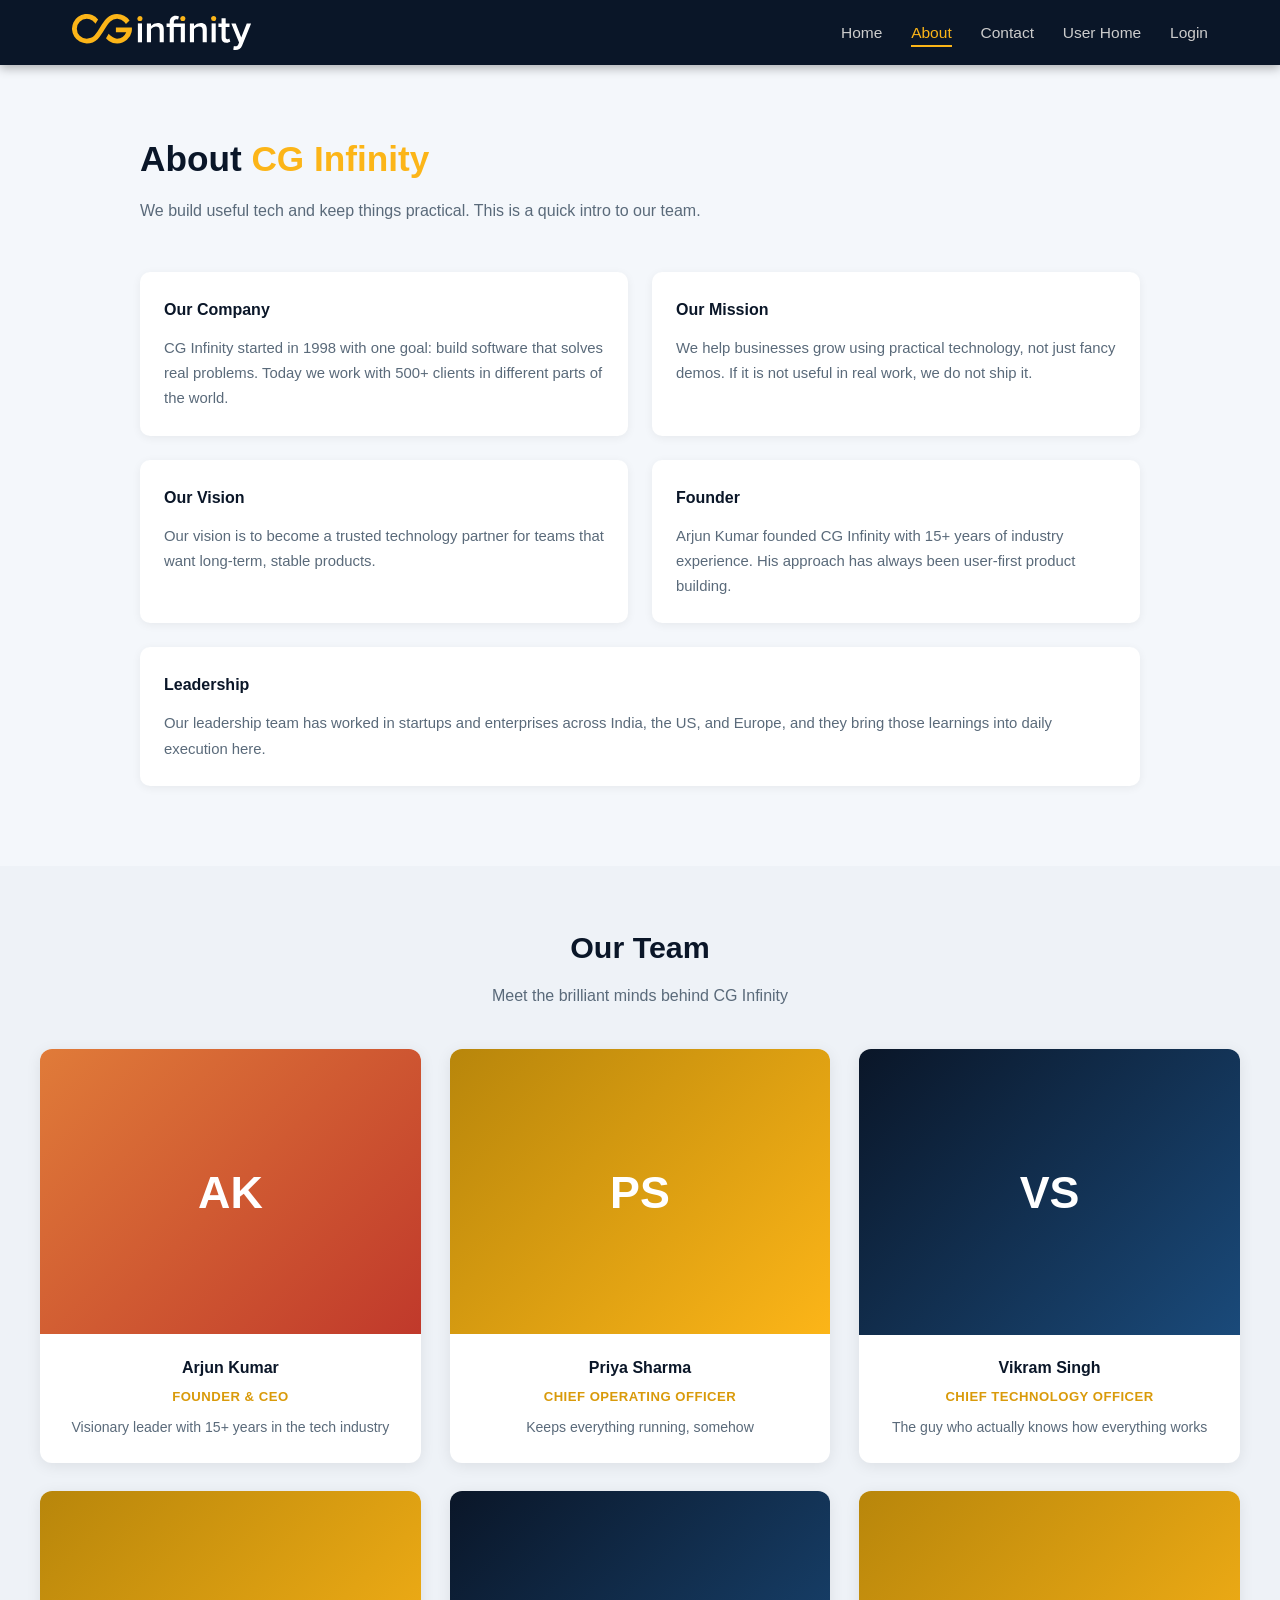
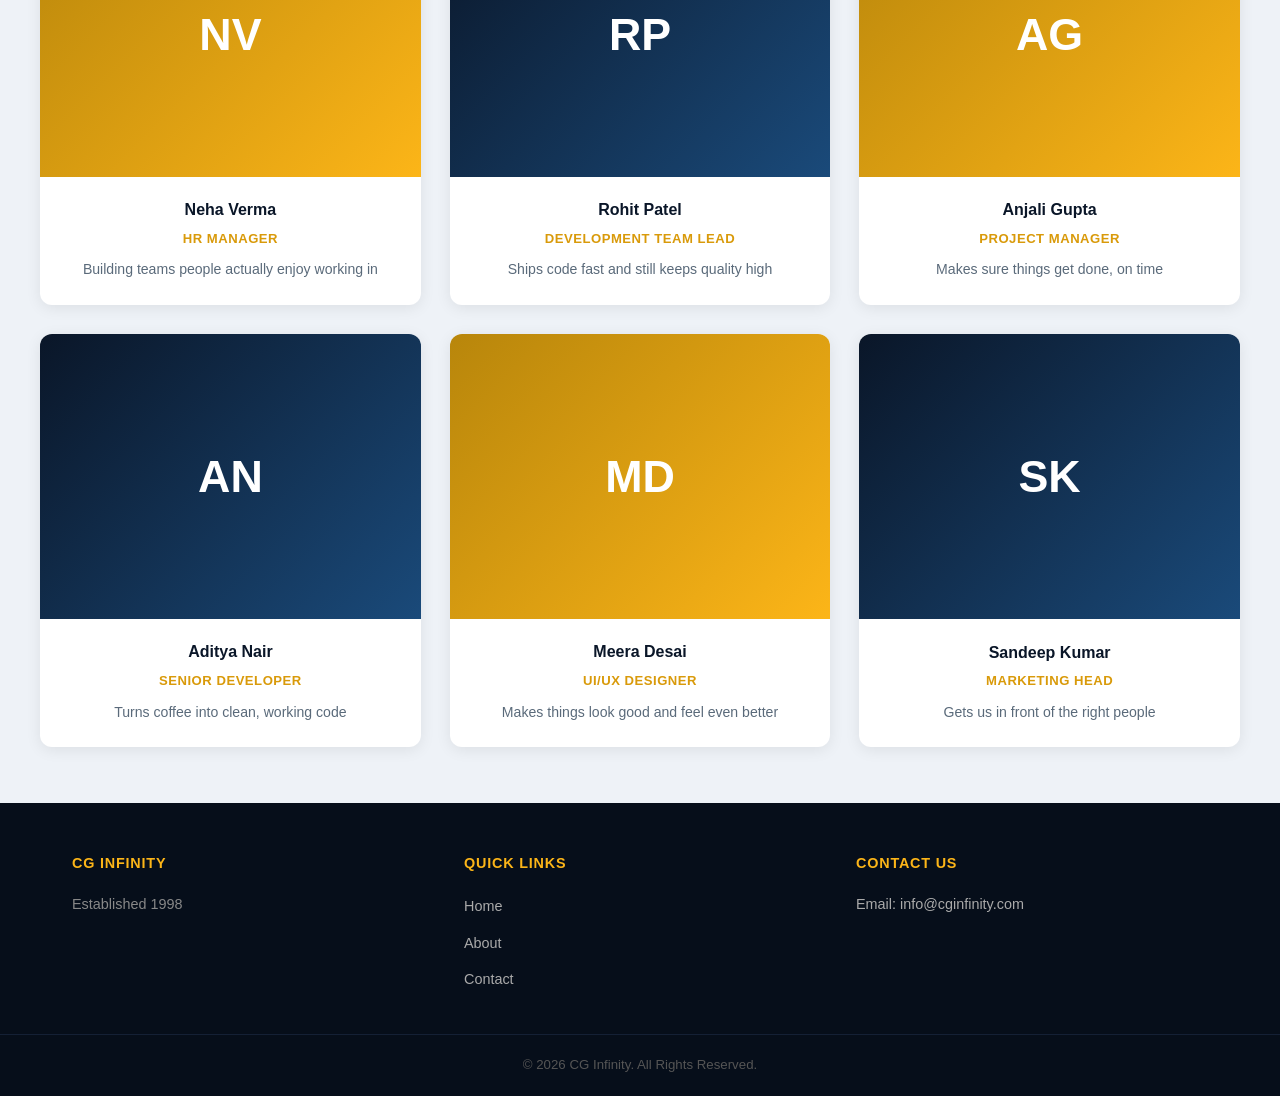
==== about.html @ 867cd03b "initial commit" ====
<!DOCTYPE html>
<html lang="en">
<head>
    <meta charset="UTF-8">
    <meta name="viewport" content="width=device-width, initial-scale=1.0">
    <title>About Us - CG Infinity</title>
    <link rel="stylesheet" href="style.css">
</head>
<body>
    <nav class="navbar">
        <div class="nav-container">
            <div class="logo">
                <svg preserveAspectRatio="xMidYMid meet" viewBox="6.565 6.91 424.105 85.2" xmlns="http://www.w3.org/2000/svg" aria-label="CG Infinity">
                    <path d="M335.81 17.64a6 6 0 1 1 6 6 6.07 6.07 0 0 1-6-6" fill="#fcb518"></path>
                    <path d="M262.84 17.64a6.08 6.08 0 0 1 6-6 6 6 0 0 1 0 12.06 6.08 6.08 0 0 1-6-6.06" fill="#fcb518"></path>
                    <path d="M161.26 17.64a6.08 6.08 0 0 1 6-6 6 6 0 1 1 0 12.06 6.08 6.08 0 0 1-6-6.06" fill="#fcb518"></path>
                    <path fill="#ffffff" d="M172.21 29.14v44.79h-9.74V29.14z"></path>
                    <path d="M209.33 28a21.18 21.18 0 0 0-15.76 7.23v-6.09h-9.74v44.8h9.74V42.68a14.74 14.74 0 0 1 11.5-6c5.47 0 9 2.32 9 9.28v28h9.74V42.4C223.8 33.22 219 28 209.33 28" fill="#ffffff"></path>
                    <path d="M247.54 29.14v-2.5c0-5 2.41-7.51 6.21-7.51a6.7 6.7 0 0 1 3.9 1l2.13-7.24a16.14 16.14 0 0 0-7.78-1.74c-8.25 0-14.19 5.47-14.19 15.49v2.5h-7.42v8.53h7.42v36.27h9.74V37.67h16.51v36.27h9.74v-44.8z" fill="#ffffff"></path>
                    <path d="M311.12 28a21.22 21.22 0 0 0-15.77 7.23v-6.09h-9.74v44.8h9.74V42.68a14.75 14.75 0 0 1 11.5-6c5.47 0 9 2.32 9 9.28v28h9.73V42.4c0-9.18-4.82-14.4-14.46-14.4" fill="#ffffff"></path>
                    <path fill="#ffffff" d="M346.75 29.14v44.79h-9.74V29.14z"></path>
                    <path d="M374.53 66.42c-2.78 0-4.26-2.22-4.26-5.28V37.67h9.09v-8.53h-9.09V16.9h-9.74v12.24h-7.42v8.53h7.42v25.88c0 7.42 4 11.5 11.5 11.5 4.54 0 7.42-1.21 9.18-2.88l-2.32-7.32a6.3 6.3 0 0 1-4.36 1.57" fill="#ffffff"></path>
                    <path d="m420.19 29.14-13.08 33.57L394 29.14h-10.35L402 74.49l-2.22 5.1c-1.3 3-3.34 3.9-6.4 3.9a10.3 10.3 0 0 1-3.71-.74l-1.49 8.71a28 28 0 0 0 5.48.65c6.96-.11 12.34-2.5 15.4-10.11l21.61-52.86Z" fill="#ffffff"></path>
                    <path d="m130.44 26.07 3.84 4.21 8.49-7.73A36.22 36.22 0 0 0 113.14 7a34.58 34.58 0 0 0-23.7 9.32c-6.54 6-11.44 14.25-16.27 22.24-4.29 7.16-8.73 14.57-14.17 20.07C54.68 63 48.74 65.2 41.34 65.2a23.39 23.39 0 0 1 0-46.78c10.91 0 18.21 8 20.78 11.33l6.25-10.08a34.85 34.85 0 1 0-27 56.94c10.41 0 19.31-3.44 25.76-10S78.31 52.17 83 44.43s8.88-14.82 14.23-19.72a23.39 23.39 0 0 1 33.26 1.36Z" fill="#fcb518"></path>
                    <path d="M110.48 38.76v11.41H135l-.3.73a23.34 23.34 0 0 1-21.57 14.3c-3 0-7.79-1-14-6a47 47 0 0 1-5.68-5.38l-6.34 10.33c3.38 4 12.24 12.46 26 12.46a34.45 34.45 0 0 0 23.56-8.69 33.87 33.87 0 0 0 10.83-18 32.7 32.7 0 0 0 .84-11.19Z" fill="#fcb518"></path>
                </svg>
            </div>
            <ul class="nav-links">
                <li><a href="index.html">Home</a></li>
                <li><a href="about.html" class="active">About</a></li>
                <li><a href="contact.html">Contact</a></li>
                <li><a href="userhome.html">User Home</a></li>
                <li><a href="login.html">Login</a></li>
            </ul>
        </div>
    </nav>

    <section class="about-top">
        <div class="about-container">
            <h1>About <span>CG Infinity</span></h1>
            <p class="about-top-sub">We build useful tech and keep things practical. This is a quick intro to our team.</p>

            <div class="about-info-grid">
                <div class="about-info-box">
                    <h2>Our Company</h2>
                    <p>CG Infinity started in 1998 with one goal: build software that solves real problems. Today we work with 500+ clients in different parts of the world.</p>
                </div>

                <div class="about-info-box teal">
                    <h2>Our Mission</h2>
                    <p>We help businesses grow using practical technology, not just fancy demos. If it is not useful in real work, we do not ship it.</p>
                </div>

                <div class="about-info-box teal">
                    <h2>Our Vision</h2>
                    <p>Our vision is to become a trusted technology partner for teams that want long-term, stable products.</p>
                </div>

                <div class="about-info-box">
                    <h2>Founder</h2>
                    <p>Arjun Kumar founded CG Infinity with 15+ years of industry experience. His approach has always been user-first product building.</p>
                </div>

                <div class="about-info-box" style="grid-column: 1 / -1;">
                    <h2>Leadership</h2>
                    <p>Our leadership team has worked in startups and enterprises across India, the US, and Europe, and they bring those learnings into daily execution here.</p>
                </div>
            </div>
        </div>
    </section>

    <section class="team-section">
        <div class="team-container">
            <h2>Our Team</h2>
            <p class="team-subtitle">Meet the brilliant minds behind CG Infinity</p>

            <div class="team-cards">
                <div class="team-card">
                    <img src="https://images.unsplash.com/photo-1500648767791-00dcc994a43e?auto=format&fit=crop&w=600&h=420&q=80" alt="Arjun Kumar" class="card-photo" onerror="this.style.display='none'; this.nextElementSibling.style.display='flex';">
                    <div class="card-photo-placeholder" style="display:none;">AK</div>
                    <h3>Arjun Kumar</h3>
                    <p class="role">Founder &amp; CEO</p>
                    <p class="description">Visionary leader with 15+ years in the tech industry</p>
                </div>

                <div class="team-card">
                    <img src="https://images.unsplash.com/photo-1494790108377-be9c29b29330?auto=format&fit=crop&w=600&h=420&q=80" alt="Priya Sharma" class="card-photo" onerror="this.style.display='none'; this.nextElementSibling.style.display='flex';">
                    <div class="card-photo-placeholder" style="display:none;">PS</div>
                    <h3>Priya Sharma</h3>
                    <p class="role">Chief Operating Officer</p>
                    <p class="description">Keeps everything running, somehow</p>
                </div>

                <div class="team-card">
                    <img src="https://images.unsplash.com/photo-1506794778202-cad84cf45f1d?auto=format&fit=crop&w=600&h=420&q=80" alt="Vikram Singh" class="card-photo" onerror="this.style.display='none'; this.nextElementSibling.style.display='flex';">
                    <div class="card-photo-placeholder" style="display:none;">VS</div>
                    <h3>Vikram Singh</h3>
                    <p class="role">Chief Technology Officer</p>
                    <p class="description">The guy who actually knows how everything works</p>
                </div>

                <div class="team-card">
                    <img src="https://images.unsplash.com/photo-1487412720507-e7ab37603c6f?auto=format&fit=crop&w=600&h=420&q=80" alt="Neha Verma" class="card-photo" onerror="this.style.display='none'; this.nextElementSibling.style.display='flex';">
                    <div class="card-photo-placeholder" style="display:none;">NV</div>
                    <h3>Neha Verma</h3>
                    <p class="role">HR Manager</p>
                    <p class="description">Building teams people actually enjoy working in</p>
                </div>

                <div class="team-card">
                    <img src="https://images.unsplash.com/photo-1472099645785-5658abf4ff4e?auto=format&fit=crop&w=600&h=420&q=80" alt="Rohit Patel" class="card-photo" onerror="this.style.display='none'; this.nextElementSibling.style.display='flex';">
                    <div class="card-photo-placeholder" style="display:none;">RP</div>
                    <h3>Rohit Patel</h3>
                    <p class="role">Development Team Lead</p>
                    <p class="description">Ships code fast and still keeps quality high</p>
                </div>

                <div class="team-card">
                    <img src="https://images.unsplash.com/photo-1488426862026-3ee34a7d66df?auto=format&fit=crop&w=600&h=420&q=80" alt="Anjali Gupta" class="card-photo" onerror="this.style.display='none'; this.nextElementSibling.style.display='flex';">
                    <div class="card-photo-placeholder" style="display:none;">AG</div>
                    <h3>Anjali Gupta</h3>
                    <p class="role">Project Manager</p>
                    <p class="description">Makes sure things get done, on time</p>
                </div>

                <div class="team-card">
                    <img src="https://images.unsplash.com/photo-1463453091185-61582044d556?auto=format&fit=crop&w=600&h=420&q=80" alt="Aditya Nair" class="card-photo" onerror="this.style.display='none'; this.nextElementSibling.style.display='flex';">
                    <div class="card-photo-placeholder" style="display:none;">AN</div>
                    <h3>Aditya Nair</h3>
                    <p class="role">Senior Developer</p>
                    <p class="description">Turns coffee into clean, working code</p>
                </div>

                <div class="team-card">
                    <img src="https://images.unsplash.com/photo-1508214751196-bcfd4ca60f91?auto=format&fit=crop&w=600&h=420&q=80" alt="Meera Desai" class="card-photo" onerror="this.style.display='none'; this.nextElementSibling.style.display='flex';">
                    <div class="card-photo-placeholder" style="display:none;">MD</div>
                    <h3>Meera Desai</h3>
                    <p class="role">UI/UX Designer</p>
                    <p class="description">Makes things look good and feel even better</p>
                </div>

                <div class="team-card">
                    <img src="https://images.unsplash.com/photo-1507003211169-0a1dd7228f2d?auto=format&fit=crop&w=600&h=420&q=80" alt="Sandeep Kumar" class="card-photo" onerror="this.style.display='none'; this.nextElementSibling.style.display='flex';">
                    <div class="card-photo-placeholder" style="display:none;">SK</div>
                    <h3>Sandeep Kumar</h3>
                    <p class="role">Marketing Head</p>
                    <p class="description">Gets us in front of the right people</p>
                </div>
            </div>
        </div>
    </section>

    <footer class="footer">
        <div class="footer-container">
            <div class="footer-content">
                <h4>CG Infinity</h4>
                <p>Established 1998</p>
            </div>
            <div class="footer-links">
                <h4>Quick Links</h4>
                <ul>
                    <li><a href="index.html">Home</a></li>
                    <li><a href="about.html">About</a></li>
                    <li><a href="contact.html">Contact</a></li>
                </ul>
            </div>
            <div class="footer-contact">
                <h4>Contact Us</h4>
                <p>Email: info@cginfinity.com</p>
            </div>
        </div>
        <div class="footer-bottom">
            <p>&copy; 2026 CG Infinity. All Rights Reserved.</p>
        </div>
    </footer>

</body>
</html>
---- style.css ----
* {
    margin: 0;
    padding: 0;
    box-sizing: border-box;
}

:root {
    --dark: #0a1628;
    --navy: #102a43;
    --gold: #fcb518;
    --gold-dark: #d99a0a;
    --cream: #f4f7fb;
    --light-gray: #eef2f7;
    --text-dark: #0d1b2a;
    --text-muted: #5a6a7a;
    --white: #ffffff;
    --border: #d0d8e4;

    --orange: #fcb518;
    --orange-light: #fdd060;
    --teal: #1a7abf;
}

body {
    font-family: 'Segoe UI', Arial, sans-serif;
    background-color: var(--light-gray);
    color: var(--text-dark);
    line-height: 1.7;
}

.navbar {
    background-color: var(--dark);
    padding: 0.9rem 0;
    position: sticky;
    top: 0;
    z-index: 999;
    box-shadow: 0 3px 10px rgba(0,0,0,0.3);
}

.nav-container {
    max-width: 1200px;
    margin: 0 auto;
    padding: 0 2rem;
    display: flex;
    justify-content: space-between;
    align-items: center;
}

.logo {
    display: flex;
    align-items: center;
}

.logo svg {
    height: 36px;
    width: auto;
}

.nav-links {
    list-style: none;
    display: flex;
    gap: 1.8rem;
}

.nav-links a {
    color: #ccc;
    text-decoration: none;
    font-size: 0.97rem;
    font-weight: 500;
    transition: color 0.25s;
    padding-bottom: 4px;
}

.nav-links a:hover {
    color: var(--orange);
}

.nav-links a.active {
    color: var(--orange);
    border-bottom: 2px solid var(--orange);
}

.btn {
    padding: 0.75rem 1.6rem;
    border: none;
    border-radius: 6px;
    cursor: pointer;
    font-size: 0.97rem;
    font-weight: 600;
    transition: all 0.25s;
    text-decoration: none;
    display: inline-block;
    letter-spacing: 0.3px;
    font-family: inherit;
}

.btn-primary {
    background-color: var(--gold);
    color: var(--dark);
    font-weight: 700;
}

.btn-primary:hover {
    background-color: var(--gold-dark);
    transform: translateY(-2px);
    box-shadow: 0 5px 12px rgba(252, 181, 24, 0.4);
}

.btn-secondary {
    background-color: #555;
    color: white;
}

.btn-secondary:hover {
    background-color: #333;
    transform: translateY(-2px);
}

.btn-logout {
    background-color: #c0392b;
    color: white;
    margin-top: 1rem;
    width: 100%;
    text-align: center;
}

.btn-logout:hover {
    background-color: #a93226;
    transform: translateY(-2px);
}

.hero {
    background-color: var(--cream);
    padding: 5rem 2rem 4rem;
    display: flex;
    align-items: center;
    gap: 4rem;
    max-width: 1200px;
    margin: 0 auto;
    min-height: 460px;
}

.hero-content {
    flex: 1.1;
}

.hero-content h1 {
    font-size: 2.6rem;
    color: var(--dark);
    margin-bottom: 0.8rem;
    line-height: 1.3;
}

.hero-content h1::before {
    content: "";
    display: block;
    width: 48px;
    height: 4px;
    background-color: var(--gold);
    border-radius: 2px;
    margin-bottom: 1rem;
}

.tagline {
    font-size: 0.88rem;
    color: var(--gold);
    font-weight: 700;
    margin-bottom: 1.2rem;
    text-transform: uppercase;
    letter-spacing: 1.5px;
}

.hero-description {
    color: var(--text-muted);
    margin-bottom: 2rem;
    font-size: 1.02rem;
    max-width: 480px;
}

.hero-image {
    flex: 0.9;
}

.hero-image img {
    width: 100%;
    height: auto;
    border-radius: 12px;
    box-shadow: 0 8px 30px rgba(0,0,0,0.12);
    display: block;
}

.hero-image .img-placeholder {
    width: 100%;
    height: 320px;
    background: linear-gradient(135deg, var(--navy) 0%, var(--dark) 100%);
    border-radius: 12px;
    display: flex;
    align-items: center;
    justify-content: center;
    color: rgba(255,255,255,0.5);
    font-size: 0.95rem;
}

.banner-svg-wrapper {
    background: linear-gradient(135deg, #0a1628 60%, #102a43 100%);
    border-radius: 14px;
    padding: 2.5rem 2rem 1.8rem;
    box-shadow: 0 8px 30px rgba(10, 22, 40, 0.25);
    display: flex;
    flex-direction: column;
    align-items: center;
    gap: 1.2rem;
}

.banner-svg-wrapper svg {
    width: 100%;
    height: auto;
    max-width: 380px;
}

.banner-tagline {
    color: rgba(255,255,255,0.45);
    font-size: 0.82rem;
    letter-spacing: 1.5px;
    text-transform: uppercase;
}

.highlights {
    background-color: var(--dark);
    padding: 4rem 2rem;
}

.highlights h2 {
    text-align: center;
    color: white;
    font-size: 1.8rem;
    margin-bottom: 0.5rem;
}

.highlights > p {
    text-align: center;
    color: #888;
    margin-bottom: 3rem;
}

.highlights-container {
    max-width: 1100px;
    margin: 0 auto;
    display: grid;
    grid-template-columns: 1fr 1.1fr 1fr;
    gap: 2rem;
    align-items: stretch;
}

.highlights-left,
.highlights-right {
    display: flex;
    flex-direction: column;
    gap: 1.5rem;
}

.highlights-center {
    background: linear-gradient(180deg, #102a43 0%, #0a1628 100%);
    border: 1px solid #1d3f64;
    border-radius: 10px;
    padding: 2rem;
    display: flex;
    flex-direction: column;
    justify-content: center;
}

.highlights-center h3 {
    color: var(--gold);
    font-size: 1.35rem;
    margin-bottom: 1rem;
}

.highlights-center p {
    color: #c6d4e3;
    line-height: 1.8;
    font-size: 0.96rem;
}

.highlights-left .highlight-item {
    border-left: 4px solid var(--gold);
}

.highlights-right .highlight-item {
    border-left: 4px solid #1a7abf;
}

.highlight-item {
    background-color: #122038;
    padding: 1.5rem 1.8rem;
    border-radius: 8px;
    transition: transform 0.25s, background-color 0.25s;
}

.highlight-item:hover {
    transform: translateX(6px);
    background-color: #1a3050;
}

.highlight-item h3 {
    color: white;
    font-size: 1.7rem;
    margin-bottom: 0.3rem;
}

.highlight-item p {
    color: #aaa;
    font-size: 0.95rem;
}

.footer {
    background-color: #060e1a;
    color: #ccc;
    margin-top: 0;
}

.footer-container {
    max-width: 1200px;
    margin: 0 auto;
    padding: 3rem 2rem 2rem;
    display: grid;
    grid-template-columns: repeat(3, 1fr);
    gap: 2.5rem;
}

.footer-content h4,
.footer-links h4,
.footer-contact h4 {
    margin-bottom: 1rem;
    color: var(--gold);
    font-size: 0.9rem;
    text-transform: uppercase;
    letter-spacing: 0.8px;
}

.footer-content p {
    color: #888;
    font-size: 0.9rem;
    line-height: 1.8;
}

.footer-links ul {
    list-style: none;
}

.footer-links ul li {
    margin-bottom: 0.6rem;
}

.footer-links a,
.footer-contact a {
    color: #aaa;
    text-decoration: none;
    font-size: 0.9rem;
    transition: color 0.2s;
}

.footer-links a:hover,
.footer-contact a:hover {
    color: var(--gold);
}

.footer-contact p {
    color: #aaa;
    font-size: 0.9rem;
}

.footer-bottom {
    border-top: 1px solid #142035;
    text-align: center;
    padding: 1.2rem;
    font-size: 0.83rem;
    color: #555;
}

.form-group {
    margin-bottom: 1.4rem;
}

.form-group label {
    display: block;
    margin-bottom: 0.45rem;
    color: var(--dark);
    font-weight: 600;
    font-size: 0.92rem;
}

.form-group input:not([type="checkbox"]):not([type="radio"]),
.form-group textarea,
.form-group select {
    width: 100%;
    padding: 0.75rem 1rem;
    border: 1.5px solid var(--border);
    border-radius: 6px;
    font-size: 0.97rem;
    font-family: inherit;
    background-color: #fffdf8;
    color: var(--text-dark);
    transition: border-color 0.2s, box-shadow 0.2s;
}

.form-group input:not([type="checkbox"]):not([type="radio"]):focus,
.form-group textarea:focus,
.form-group select:focus {
    outline: none;
    border-color: var(--gold);
    box-shadow: 0 0 0 3px rgba(252, 181, 24, 0.18);
    background-color: white;
}

.choice-group {
    display: flex;
    flex-wrap: wrap;
    gap: 0.8rem 1.2rem;
}

.choice-group label,
.terms-row label {
    display: flex;
    align-items: center;
    gap: 0.45rem;
    font-weight: 500;
    color: var(--text-dark);
}

.choice-group input,
.terms-row input {
    width: auto;
    padding: 0;
    border: none;
    border-radius: 0;
    background: transparent;
    box-shadow: none;
    accent-color: var(--gold);
}

.login-section {
    min-height: calc(100vh - 200px);
    background-color: var(--light-gray);
    display: flex;
    align-items: center;
    justify-content: center;
    padding: 3rem 1rem;
}

.login-container {
    background-color: white;
    padding: 2.5rem 3rem;
    border-radius: 12px;
    box-shadow: 0 6px 30px rgba(10,22,40,0.12);
    width: 100%;
    max-width: 420px;
    border-top: 4px solid var(--gold);
}

.login-container h2 {
    color: var(--dark);
    margin-bottom: 0.4rem;
    font-size: 1.5rem;
    text-align: center;
}

.login-container .sub-text {
    color: #999;
    font-size: 0.88rem;
    text-align: center;
    margin-bottom: 2rem;
}

.login-form {
    margin-bottom: 1.2rem;
}

.signup-link {
    text-align: center;
    color: #888;
    font-size: 0.9rem;
    margin-top: 1rem;
}

.signup-link a {
    color: var(--dark);
    text-decoration: none;
    font-weight: 700;
}

.signup-link a:hover {
    text-decoration: underline;
}

.signup-section {
    background-color: var(--light-gray);
    min-height: calc(100vh - 200px);
    display: flex;
    align-items: center;
    justify-content: center;
    padding: 3rem 1rem;
}

.signup-container {
    background-color: white;
    padding: 2.5rem 3rem;
    border-radius: 12px;
    box-shadow: 0 6px 30px rgba(10,22,40,0.12);
    width: 100%;
    max-width: 520px;
    border-top: 4px solid var(--gold);
}

.signup-container h2 {
    color: var(--dark);
    margin-bottom: 0.4rem;
    font-size: 1.5rem;
    text-align: center;
}

.signup-container .sub-text {
    color: #999;
    font-size: 0.88rem;
    text-align: center;
    margin-bottom: 2rem;
}

.signup-form {
    margin-bottom: 1.5rem;
}

.form-buttons {
    display: flex;
    gap: 1rem;
    margin-top: 0.5rem;
}

.form-buttons .btn {
    flex: 1;
}

.login-link {
    text-align: center;
    color: #888;
    font-size: 0.9rem;
    margin-top: 1rem;
}

.login-link a {
    color: var(--dark);
    text-decoration: none;
    font-weight: 700;
}

.login-link a:hover {
    text-decoration: underline;
}

.user-home {
    background-color: var(--light-gray);
    padding: 3rem 2rem;
    min-height: calc(100vh - 200px);
}

.user-home-container {
    max-width: 1050px;
    margin: 0 auto;
    display: grid;
    grid-template-columns: 270px 1fr;
    gap: 2.5rem;
    align-items: start;
}

.profile-card {
    background-color: white;
    padding: 2rem 1.5rem;
    border-radius: 12px;
    box-shadow: 0 4px 20px rgba(0,0,0,0.08);
    text-align: center;
    position: sticky;
    top: 80px;
}

.profile-picture {
    width: 120px;
    height: 120px;
    border-radius: 50%;
    margin: 0 auto 1rem;
    object-fit: cover;
    border: 3px solid var(--gold);
    display: block;
    background-color: #eee;
}

.profile-picture-placeholder {
    width: 120px;
    height: 120px;
    border-radius: 50%;
    margin: 0 auto 1rem;
    background: linear-gradient(135deg, var(--dark), var(--navy));
    border: 3px solid var(--gold);
    display: flex;
    align-items: center;
    justify-content: center;
    font-size: 2.5rem;
    color: var(--gold);
    font-weight: bold;
}

.profile-card h2 {
    color: var(--dark);
    font-size: 1.2rem;
    margin-bottom: 0.3rem;
}

.designation {
    color: var(--gold);
    font-weight: 600;
    font-size: 0.85rem;
    margin-bottom: 1.2rem;
    text-transform: uppercase;
    letter-spacing: 0.5px;
}

.profile-info {
    background-color: var(--light-gray);
    padding: 1rem;
    border-radius: 8px;
    margin-bottom: 1.5rem;
    text-align: left;
}

.profile-info p {
    margin-bottom: 0.6rem;
    color: var(--text-muted);
    font-size: 0.9rem;
}

.profile-info strong {
    color: var(--dark);
}

.tabs-section {
    background-color: white;
    padding: 2rem;
    border-radius: 12px;
    box-shadow: 0 4px 20px rgba(0,0,0,0.08);
}

.tab-buttons {
    display: flex;
    gap: 0.4rem;
    margin-bottom: 2rem;
    background-color: var(--light-gray);
    padding: 0.4rem;
    border-radius: 8px;
}

.tab-btn {
    flex: 1;
    padding: 0.65rem 1rem;
    border: none;
    background-color: transparent;
    color: var(--text-muted);
    cursor: pointer;
    font-size: 0.9rem;
    font-weight: 600;
    border-radius: 6px;
    transition: all 0.2s;
    font-family: inherit;
}

.tab-btn:hover {
    background-color: #dde4ee;
    color: var(--dark);
}

.tab-btn.active {
    background-color: white;
    color: var(--dark);
    box-shadow: 0 2px 8px rgba(0,0,0,0.1);
}

.tab-content {
    display: none;
    animation: fadeIn 0.25s ease;
}

.tab-content.active {
    display: block;
}

@keyframes fadeIn {
    from { opacity: 0; transform: translateY(5px); }
    to { opacity: 1; transform: translateY(0); }
}

.tab-content h3 {
    color: var(--dark);
    margin-bottom: 1.5rem;
    font-size: 1.05rem;
    border-bottom: 2px solid var(--light-gray);
    padding-bottom: 0.8rem;
}

.info-grid {
    display: grid;
    grid-template-columns: 1fr 1fr;
    gap: 1rem;
}

.info-item {
    background-color: var(--light-gray);
    padding: 1rem 1.2rem;
    border-radius: 8px;
    border-left: 3px solid var(--gold);
}

.info-item label {
    color: var(--text-muted);
    font-weight: 600;
    display: block;
    margin-bottom: 0.3rem;
    font-size: 0.78rem;
    text-transform: uppercase;
    letter-spacing: 0.5px;
}

.info-item p {
    color: var(--dark);
    font-size: 0.97rem;
}

.skills-list {
    display: flex;
    flex-wrap: wrap;
    gap: 0.8rem;
}

.skill-item {
    padding: 0.55rem 1.3rem;
    border-radius: 20px;
    font-weight: 600;
    font-size: 0.9rem;
    border: 2px solid;
}

.skill-item:nth-child(2) { background: #e8f0f8; color: var(--navy); border-color: #1a7abf; }
.skill-item:nth-child(3) { background: #fef8e7; color: #9a6c00; border-color: var(--gold); }
.skill-item:nth-child(4) { background: #e8f0f8; color: var(--navy); border-color: #1a7abf; }
.skill-item:nth-child(5) { background: #fef8e7; color: #9a6c00; border-color: var(--gold); }
.skill-item:nth-child(1) { background: #fef8e7; color: #9a6c00; border-color: var(--gold); }
.about-top {
    background-color: var(--cream);
    padding: 4rem 2rem 3rem;
}

.about-container {
    max-width: 1000px;
    margin: 0 auto;
}

.about-container h1 {
    color: var(--dark);
    font-size: 2.2rem;
    margin-bottom: 0.5rem;
}

.about-container h1 span {
    color: var(--orange);
}

.about-top-sub {
    color: var(--text-muted);
    margin-bottom: 3rem;
}

.about-info-grid {
    display: grid;
    grid-template-columns: 1fr 1fr;
    gap: 1.5rem;
    margin-bottom: 2rem;
}

.about-info-box {
    background-color: white;
    border-radius: 10px;
    padding: 1.5rem;
    box-shadow: 0 2px 10px rgba(0,0,0,0.06);
}

.about-info-box h2 {
    color: var(--dark);
    font-size: 1rem;
    margin-bottom: 0.8rem;
}

.about-info-box p {
    color: var(--text-muted);
    font-size: 0.93rem;
    line-height: 1.7;
}

.team-section {
    background-color: var(--light-gray);
    padding: 3.5rem 2rem;
}

.team-container {
    max-width: 1200px;
    margin: 0 auto;
}

.team-container h2 {
    color: var(--dark);
    font-size: 1.9rem;
    text-align: center;
    margin-bottom: 0.5rem;
}

.team-subtitle {
    color: var(--text-muted);
    text-align: center;
    margin-bottom: 2.5rem;
}

.team-cards {
    display: grid;
    grid-template-columns: repeat(3, 1fr);
    gap: 1.8rem;
}

.team-card {
    background-color: white;
    border-radius: 12px;
    overflow: hidden;
    box-shadow: 0 3px 15px rgba(0,0,0,0.08);
    transition: transform 0.25s, box-shadow 0.25s;
    text-align: center;
}

.team-card:hover {
    transform: translateY(-8px);
    box-shadow: 0 10px 30px rgba(0,0,0,0.14);
}

.team-card .card-photo {
    width: 100%;
    aspect-ratio: 4 / 3;
    height: auto;
    object-fit: cover;
    object-position: center top;
    display: block;
}

.card-photo-placeholder {
    width: 100%;
    aspect-ratio: 4 / 3;
    min-height: 220px;
    display: flex;
    align-items: center;
    justify-content: center;
    font-size: 2.8rem;
    font-weight: bold;
    color: white;
}

.team-card:nth-child(1) .card-photo-placeholder { background: linear-gradient(135deg, #e07b39, #c0392b); }
.team-card:nth-child(2) .card-photo-placeholder { background: linear-gradient(135deg, #b8860b, #fcb518); }
.team-card:nth-child(3) .card-photo-placeholder { background: linear-gradient(135deg, #0a1628, #1a4a7a); }
.team-card:nth-child(4) .card-photo-placeholder { background: linear-gradient(135deg, #b8860b, #fcb518); }
.team-card:nth-child(5) .card-photo-placeholder { background: linear-gradient(135deg, #0a1628, #1a4a7a); }
.team-card:nth-child(6) .card-photo-placeholder { background: linear-gradient(135deg, #b8860b, #fcb518); }
.team-card:nth-child(7) .card-photo-placeholder { background: linear-gradient(135deg, #0a1628, #1a4a7a); }
.team-card:nth-child(8) .card-photo-placeholder { background: linear-gradient(135deg, #b8860b, #fcb518); }
.team-card:nth-child(9) .card-photo-placeholder { background: linear-gradient(135deg, #0a1628, #1a4a7a); }

.team-card h3 {
    color: var(--dark);
    margin: 1.2rem 1rem 0.3rem;
    font-size: 1rem;
}

.team-card .role {
    color: var(--gold-dark);
    font-weight: 600;
    margin: 0 1rem 0.5rem;
    font-size: 0.82rem;
    text-transform: uppercase;
    letter-spacing: 0.5px;
}

.team-card .description {
    color: var(--text-muted);
    padding: 0 1rem 1.5rem;
    font-size: 0.88rem;
    line-height: 1.6;
}

.contact-section {
    background-color: var(--cream);
    padding: 4rem 2rem;
    min-height: calc(100vh - 200px);
}

.contact-container {
    max-width: 1150px;
    margin: 0 auto;
}

.contact-container h1 {
    color: var(--dark);
    font-size: 2.2rem;
    margin-bottom: 0.4rem;
}

.contact-container h1 span {
    color: var(--gold);
}

.contact-sub {
    color: var(--text-muted);
    margin-bottom: 3rem;
}

.contact-content {
    display: grid;
    grid-template-columns: 1fr 1.1fr;
    gap: 3rem;
    align-items: start;
}

.contact-image {
    width: 100%;
    border-radius: 12px;
    box-shadow: 0 5px 20px rgba(0,0,0,0.12);
    margin-bottom: 2rem;
    display: block;
}

.contact-info h3 {
    color: var(--dark);
    margin-bottom: 1.5rem;
    font-size: 1.05rem;
}

.info-block {
    margin-bottom: 1.5rem;
}

.info-block-text h4 {
    color: var(--dark);
    font-size: 0.88rem;
    margin-bottom: 0.3rem;
    text-transform: uppercase;
    letter-spacing: 0.5px;
}

.info-block-text p,
.info-block-text a {
    color: var(--text-muted);
    font-size: 0.93rem;
    text-decoration: none;
    line-height: 1.6;
}

.info-block-text a:hover {
    color: var(--gold);
}

.social-links {
    display: flex;
    gap: 0.7rem;
    flex-wrap: wrap;
    margin-top: 0.3rem;
}

.social-link {
    display: inline-block;
    padding: 0.4rem 1rem;
    background-color: var(--dark);
    color: white;
    border: 1px solid transparent;
    text-decoration: none;
    border-radius: 20px;
    font-size: 0.85rem;
    font-weight: 600;
    transition: background-color 0.2s, color 0.2s, border-color 0.2s, transform 0.2s;
}

.social-link:hover {
    background-color: #102a43;
    color: var(--gold);
    border-color: var(--gold);
    transform: translateY(-2px);
}

.contact-form-div h3 {
    color: var(--dark);
    margin-bottom: 1.5rem;
    font-size: 1.05rem;
}

.contact-form {
    background-color: white;
    padding: 2rem;
    border-radius: 12px;
    box-shadow: 0 4px 20px rgba(0,0,0,0.08);
    border-top: 4px solid var(--gold);
}

@media (max-width: 900px) {
    .team-cards {
        grid-template-columns: repeat(2, 1fr);
    }

    .user-home-container {
        grid-template-columns: 1fr;
    }

    .profile-card {
        position: static;
    }

    .about-info-grid {
        grid-template-columns: 1fr;
    }
}

@media (max-width: 768px) {
    .nav-links {
        gap: 1rem;
        font-size: 0.85rem;
    }

    .hero {
        flex-direction: column;
        min-height: auto;
        gap: 2rem;
        padding: 3rem 1.5rem;
    }

    .highlights-container {
        grid-template-columns: 1fr;
    }

    .footer-container {
        grid-template-columns: 1fr;
        gap: 1.5rem;
    }

    .contact-content {
        grid-template-columns: 1fr;
    }

    .info-grid {
        grid-template-columns: 1fr;
    }

    .form-buttons {
        flex-direction: column;
    }

    .tab-buttons {
        flex-direction: column;
        gap: 0.3rem;
    }
}

@media (max-width: 480px) {
    .team-cards {
        grid-template-columns: 1fr;
    }

    .logo {
        font-size: 1.4rem;
    }

    .hero-content h1 {
        font-size: 1.9rem;
    }
}
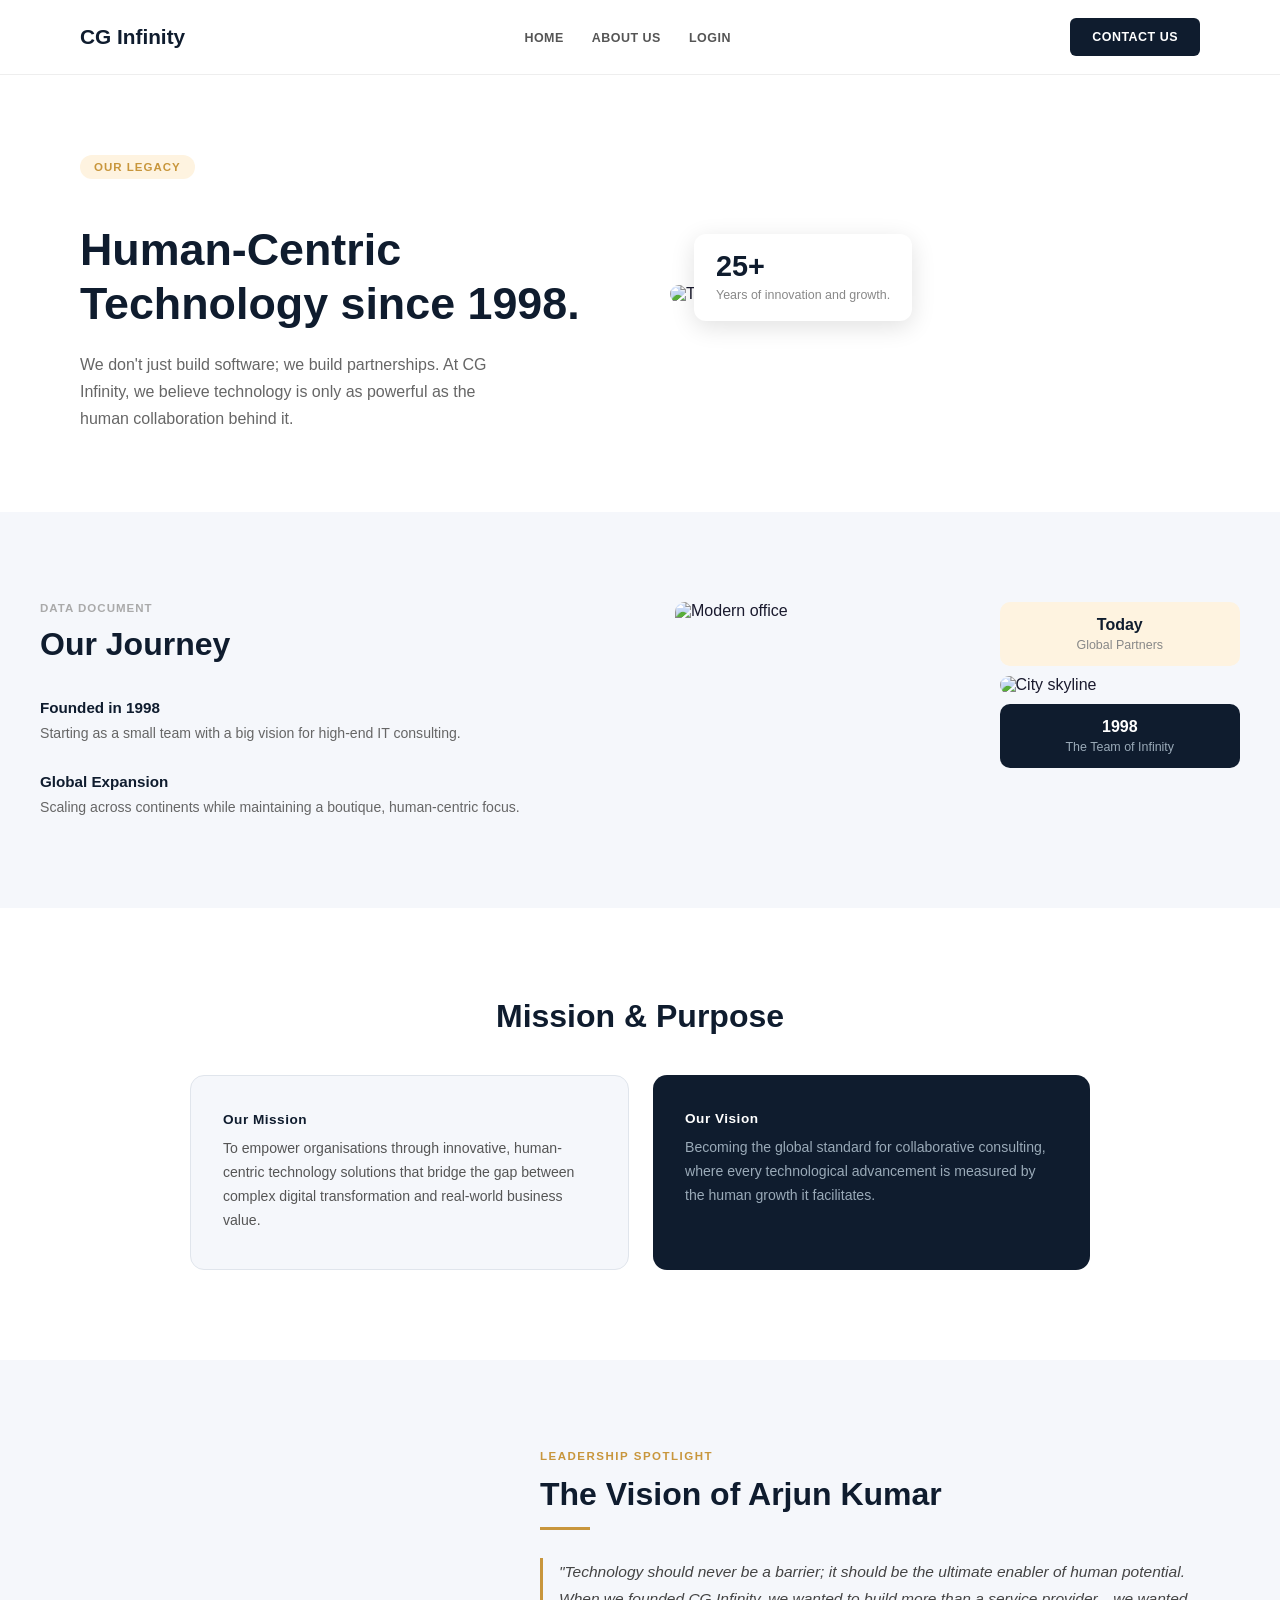
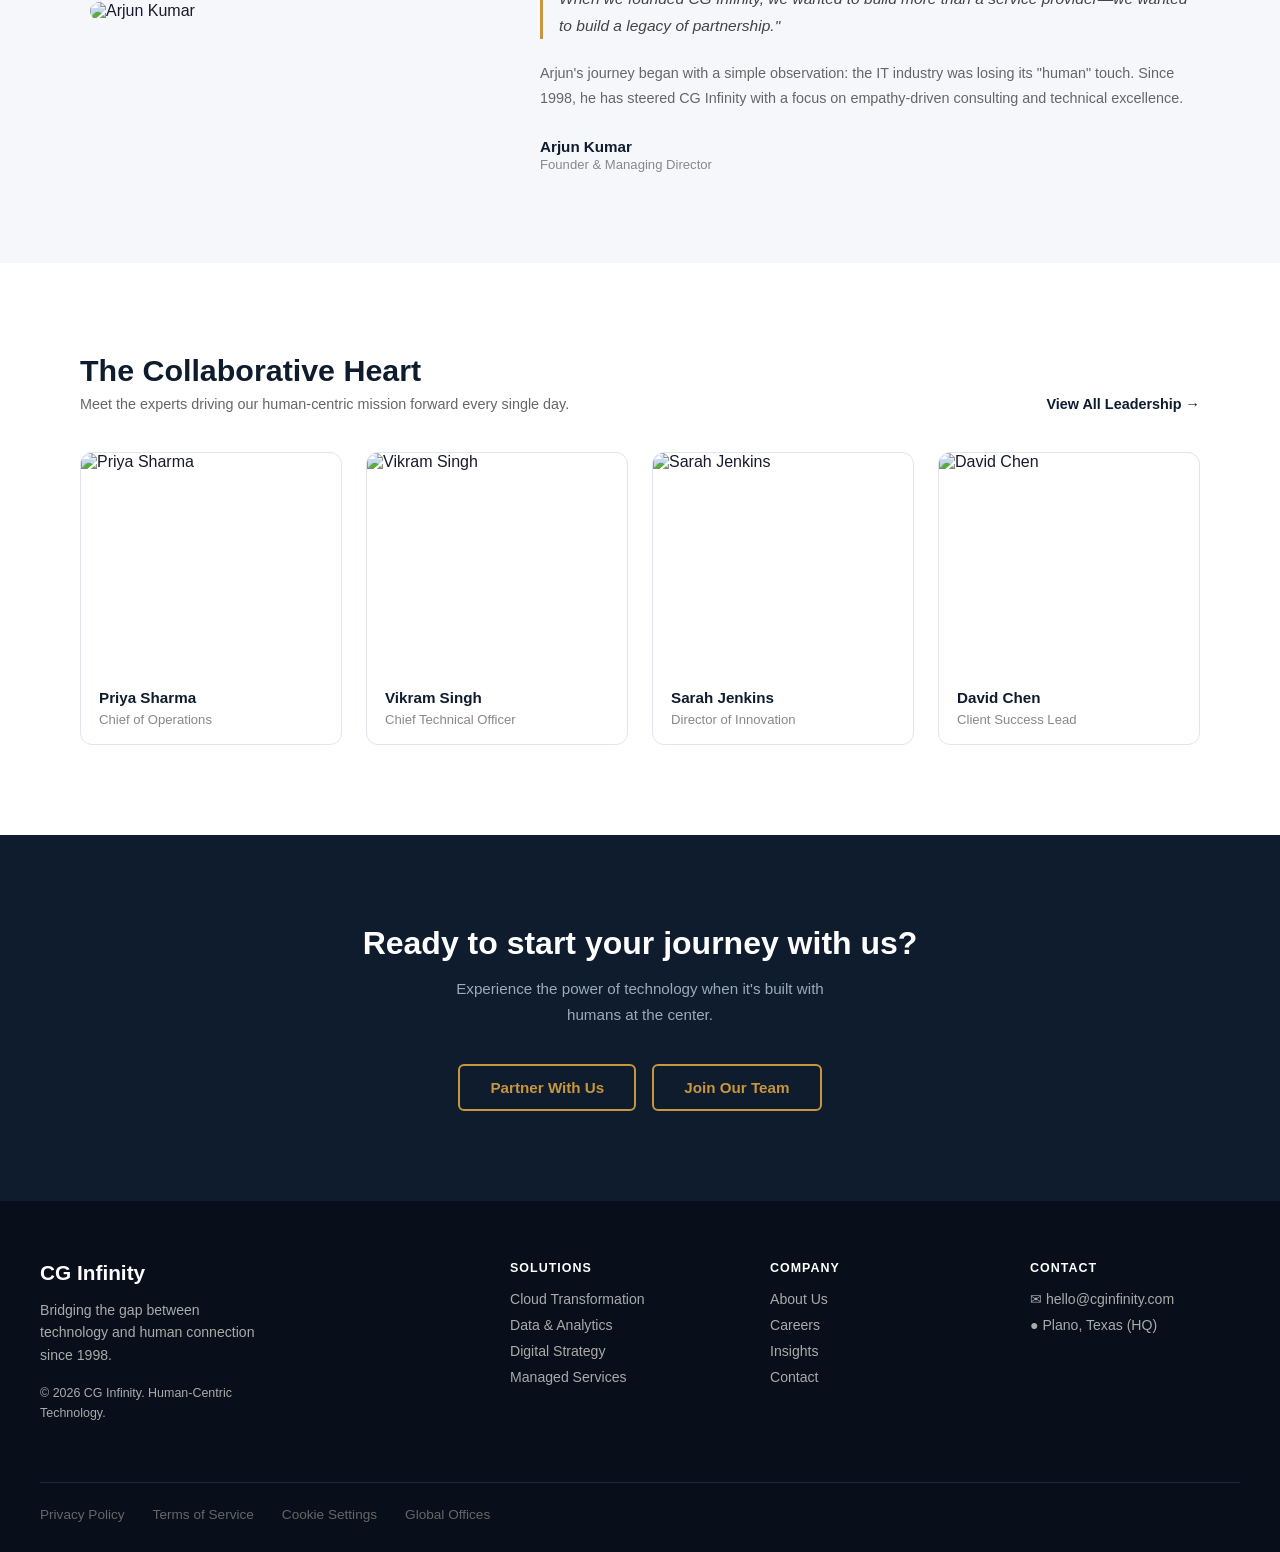
==== commit e3666649: "HTML-CSS-Assigment-complete" ====
--- a/about.html
+++ b/about.html
@@ -9,170 +9,196 @@
 <body>
     <nav class="navbar">
         <div class="nav-container">
-            <div class="logo">
-                <svg preserveAspectRatio="xMidYMid meet" viewBox="6.565 6.91 424.105 85.2" xmlns="http://www.w3.org/2000/svg" aria-label="CG Infinity">
-                    <path d="M335.81 17.64a6 6 0 1 1 6 6 6.07 6.07 0 0 1-6-6" fill="#fcb518"></path>
-                    <path d="M262.84 17.64a6.08 6.08 0 0 1 6-6 6 6 0 0 1 0 12.06 6.08 6.08 0 0 1-6-6.06" fill="#fcb518"></path>
-                    <path d="M161.26 17.64a6.08 6.08 0 0 1 6-6 6 6 0 1 1 0 12.06 6.08 6.08 0 0 1-6-6.06" fill="#fcb518"></path>
-                    <path fill="#ffffff" d="M172.21 29.14v44.79h-9.74V29.14z"></path>
-                    <path d="M209.33 28a21.18 21.18 0 0 0-15.76 7.23v-6.09h-9.74v44.8h9.74V42.68a14.74 14.74 0 0 1 11.5-6c5.47 0 9 2.32 9 9.28v28h9.74V42.4C223.8 33.22 219 28 209.33 28" fill="#ffffff"></path>
-                    <path d="M247.54 29.14v-2.5c0-5 2.41-7.51 6.21-7.51a6.7 6.7 0 0 1 3.9 1l2.13-7.24a16.14 16.14 0 0 0-7.78-1.74c-8.25 0-14.19 5.47-14.19 15.49v2.5h-7.42v8.53h7.42v36.27h9.74V37.67h16.51v36.27h9.74v-44.8z" fill="#ffffff"></path>
-                    <path d="M311.12 28a21.22 21.22 0 0 0-15.77 7.23v-6.09h-9.74v44.8h9.74V42.68a14.75 14.75 0 0 1 11.5-6c5.47 0 9 2.32 9 9.28v28h9.73V42.4c0-9.18-4.82-14.4-14.46-14.4" fill="#ffffff"></path>
-                    <path fill="#ffffff" d="M346.75 29.14v44.79h-9.74V29.14z"></path>
-                    <path d="M374.53 66.42c-2.78 0-4.26-2.22-4.26-5.28V37.67h9.09v-8.53h-9.09V16.9h-9.74v12.24h-7.42v8.53h7.42v25.88c0 7.42 4 11.5 11.5 11.5 4.54 0 7.42-1.21 9.18-2.88l-2.32-7.32a6.3 6.3 0 0 1-4.36 1.57" fill="#ffffff"></path>
-                    <path d="m420.19 29.14-13.08 33.57L394 29.14h-10.35L402 74.49l-2.22 5.1c-1.3 3-3.34 3.9-6.4 3.9a10.3 10.3 0 0 1-3.71-.74l-1.49 8.71a28 28 0 0 0 5.48.65c6.96-.11 12.34-2.5 15.4-10.11l21.61-52.86Z" fill="#ffffff"></path>
-                    <path d="m130.44 26.07 3.84 4.21 8.49-7.73A36.22 36.22 0 0 0 113.14 7a34.58 34.58 0 0 0-23.7 9.32c-6.54 6-11.44 14.25-16.27 22.24-4.29 7.16-8.73 14.57-14.17 20.07C54.68 63 48.74 65.2 41.34 65.2a23.39 23.39 0 0 1 0-46.78c10.91 0 18.21 8 20.78 11.33l6.25-10.08a34.85 34.85 0 1 0-27 56.94c10.41 0 19.31-3.44 25.76-10S78.31 52.17 83 44.43s8.88-14.82 14.23-19.72a23.39 23.39 0 0 1 33.26 1.36Z" fill="#fcb518"></path>
-                    <path d="M110.48 38.76v11.41H135l-.3.73a23.34 23.34 0 0 1-21.57 14.3c-3 0-7.79-1-14-6a47 47 0 0 1-5.68-5.38l-6.34 10.33c3.38 4 12.24 12.46 26 12.46a34.45 34.45 0 0 0 23.56-8.69 33.87 33.87 0 0 0 10.83-18 32.7 32.7 0 0 0 .84-11.19Z" fill="#fcb518"></path>
-                </svg>
-            </div>
+            <div class="logo">CG Infinity</div>
             <ul class="nav-links">
-                <li><a href="index.html">Home</a></li>
-                <li><a href="about.html" class="active">About</a></li>
-                <li><a href="contact.html">Contact</a></li>
-                <li><a href="userhome.html">User Home</a></li>
-                <li><a href="login.html">Login</a></li>
+                <li><a href="index.html">HOME</a></li>
+                <li><a href="about.html">ABOUT US</a></li>
+                <li><a href="login.html">LOGIN</a></li>
             </ul>
+            <a href="contact.html" class="btn-contact">CONTACT US</a>
         </div>
     </nav>
 
-    <section class="about-top">
-        <div class="about-container">
-            <h1>About <span>CG Infinity</span></h1>
-            <p class="about-top-sub">We build useful tech and keep things practical. This is a quick intro to our team.</p>
-
-            <div class="about-info-grid">
-                <div class="about-info-box">
-                    <h2>Our Company</h2>
-                    <p>CG Infinity started in 1998 with one goal: build software that solves real problems. Today we work with 500+ clients in different parts of the world.</p>
-                </div>
-
-                <div class="about-info-box teal">
-                    <h2>Our Mission</h2>
-                    <p>We help businesses grow using practical technology, not just fancy demos. If it is not useful in real work, we do not ship it.</p>
-                </div>
-
-                <div class="about-info-box teal">
-                    <h2>Our Vision</h2>
-                    <p>Our vision is to become a trusted technology partner for teams that want long-term, stable products.</p>
-                </div>
-
-                <div class="about-info-box">
-                    <h2>Founder</h2>
-                    <p>Arjun Kumar founded CG Infinity with 15+ years of industry experience. His approach has always been user-first product building.</p>
-                </div>
-
-                <div class="about-info-box" style="grid-column: 1 / -1;">
-                    <h2>Leadership</h2>
-                    <p>Our leadership team has worked in startups and enterprises across India, the US, and Europe, and they bring those learnings into daily execution here.</p>
-                </div>
-            </div>
-        </div>
-    </section>
-
-    <section class="team-section">
-        <div class="team-container">
-            <h2>Our Team</h2>
-            <p class="team-subtitle">Meet the brilliant minds behind CG Infinity</p>
-
-            <div class="team-cards">
-                <div class="team-card">
-                    <img src="https://images.unsplash.com/photo-1500648767791-00dcc994a43e?auto=format&fit=crop&w=600&h=420&q=80" alt="Arjun Kumar" class="card-photo" onerror="this.style.display='none'; this.nextElementSibling.style.display='flex';">
-                    <div class="card-photo-placeholder" style="display:none;">AK</div>
-                    <h3>Arjun Kumar</h3>
-                    <p class="role">Founder &amp; CEO</p>
-                    <p class="description">Visionary leader with 15+ years in the tech industry</p>
-                </div>
-
-                <div class="team-card">
-                    <img src="https://images.unsplash.com/photo-1494790108377-be9c29b29330?auto=format&fit=crop&w=600&h=420&q=80" alt="Priya Sharma" class="card-photo" onerror="this.style.display='none'; this.nextElementSibling.style.display='flex';">
-                    <div class="card-photo-placeholder" style="display:none;">PS</div>
-                    <h3>Priya Sharma</h3>
-                    <p class="role">Chief Operating Officer</p>
-                    <p class="description">Keeps everything running, somehow</p>
-                </div>
-
-                <div class="team-card">
-                    <img src="https://images.unsplash.com/photo-1506794778202-cad84cf45f1d?auto=format&fit=crop&w=600&h=420&q=80" alt="Vikram Singh" class="card-photo" onerror="this.style.display='none'; this.nextElementSibling.style.display='flex';">
-                    <div class="card-photo-placeholder" style="display:none;">VS</div>
-                    <h3>Vikram Singh</h3>
-                    <p class="role">Chief Technology Officer</p>
-                    <p class="description">The guy who actually knows how everything works</p>
-                </div>
-
-                <div class="team-card">
-                    <img src="https://images.unsplash.com/photo-1487412720507-e7ab37603c6f?auto=format&fit=crop&w=600&h=420&q=80" alt="Neha Verma" class="card-photo" onerror="this.style.display='none'; this.nextElementSibling.style.display='flex';">
-                    <div class="card-photo-placeholder" style="display:none;">NV</div>
-                    <h3>Neha Verma</h3>
-                    <p class="role">HR Manager</p>
-                    <p class="description">Building teams people actually enjoy working in</p>
-                </div>
-
-                <div class="team-card">
-                    <img src="https://images.unsplash.com/photo-1472099645785-5658abf4ff4e?auto=format&fit=crop&w=600&h=420&q=80" alt="Rohit Patel" class="card-photo" onerror="this.style.display='none'; this.nextElementSibling.style.display='flex';">
-                    <div class="card-photo-placeholder" style="display:none;">RP</div>
-                    <h3>Rohit Patel</h3>
-                    <p class="role">Development Team Lead</p>
-                    <p class="description">Ships code fast and still keeps quality high</p>
-                </div>
-
-                <div class="team-card">
-                    <img src="https://images.unsplash.com/photo-1488426862026-3ee34a7d66df?auto=format&fit=crop&w=600&h=420&q=80" alt="Anjali Gupta" class="card-photo" onerror="this.style.display='none'; this.nextElementSibling.style.display='flex';">
-                    <div class="card-photo-placeholder" style="display:none;">AG</div>
-                    <h3>Anjali Gupta</h3>
-                    <p class="role">Project Manager</p>
-                    <p class="description">Makes sure things get done, on time</p>
-                </div>
-
-                <div class="team-card">
-                    <img src="https://images.unsplash.com/photo-1463453091185-61582044d556?auto=format&fit=crop&w=600&h=420&q=80" alt="Aditya Nair" class="card-photo" onerror="this.style.display='none'; this.nextElementSibling.style.display='flex';">
-                    <div class="card-photo-placeholder" style="display:none;">AN</div>
-                    <h3>Aditya Nair</h3>
-                    <p class="role">Senior Developer</p>
-                    <p class="description">Turns coffee into clean, working code</p>
-                </div>
-
-                <div class="team-card">
-                    <img src="https://images.unsplash.com/photo-1508214751196-bcfd4ca60f91?auto=format&fit=crop&w=600&h=420&q=80" alt="Meera Desai" class="card-photo" onerror="this.style.display='none'; this.nextElementSibling.style.display='flex';">
-                    <div class="card-photo-placeholder" style="display:none;">MD</div>
-                    <h3>Meera Desai</h3>
-                    <p class="role">UI/UX Designer</p>
-                    <p class="description">Makes things look good and feel even better</p>
-                </div>
-
-                <div class="team-card">
-                    <img src="https://images.unsplash.com/photo-1507003211169-0a1dd7228f2d?auto=format&fit=crop&w=600&h=420&q=80" alt="Sandeep Kumar" class="card-photo" onerror="this.style.display='none'; this.nextElementSibling.style.display='flex';">
-                    <div class="card-photo-placeholder" style="display:none;">SK</div>
-                    <h3>Sandeep Kumar</h3>
-                    <p class="role">Marketing Head</p>
-                    <p class="description">Gets us in front of the right people</p>
-                </div>
-            </div>
+    <section class="about-hero">
+        <div class="about-hero-content">
+            <span class="badge">OUR LEGACY</span>
+            <h1>Human-Centric Technology since 1998.</h1>
+            <p>We don't just build software; we build partnerships. At CG Infinity, we believe technology is only as powerful as the human collaboration behind it.</p>
+        </div>
+        <div class="about-hero-image">
+            <img src="https://images.unsplash.com/photo-1600880292203-757bb62b4baf?w=520&h=380&fit=crop" alt="Team meeting">
+            <div class="about-stats-card">
+                <strong>25+</strong>
+                <p>Years of innovation and growth.</p>
+            </div>
+        </div>
+    </section>
+
+    <section class="journey">
+        <div class="journey-inner">
+            <div class="journey-left">
+                <p class="journey-label">DATA DOCUMENT</p>
+                <h2>Our Journey</h2>
+                <div class="journey-timeline">
+                    <div class="timeline-item">
+                        <!-- <span class="timeline-icon">&#128196;</span> -->
+                        <div>
+                            <strong>Founded in 1998</strong>
+                            <p>Starting as a small team with a big vision for high-end IT consulting.</p>
+                        </div>
+                    </div>
+                    <div class="timeline-item">
+                        <!-- <span class="timeline-icon">&#127758;</span> -->
+                        <div>
+                            <strong>Global Expansion</strong>
+                            <p>Scaling across continents while maintaining a boutique, human-centric focus.</p>
+                        </div>
+                    </div>
+                </div>
+            </div>
+            <div class="journey-right">
+                <div class="journey-grid">
+                    <img src="https://images.unsplash.com/photo-1517245386807-bb43f82c33c4?w=260&h=180&fit=crop" alt="Modern office" class="journey-img journey-img-tall">
+                    <div class="journey-grid-col">
+                        <div class="journey-date-card">
+                            <span>Today</span>
+                            <p>Global Partners</p>
+                        </div>
+                        <img src="https://images.unsplash.com/photo-1486325212027-8081e485255e?w=200&h=130&fit=crop" alt="City skyline" class="journey-img">
+                        <div class="journey-date-card journey-date-dark">
+                            <span>1998</span>
+                            <p>The Team of Infinity</p>
+                        </div>
+                    </div>
+                </div>
+            </div>
+        </div>
+    </section>
+
+    <section class="mission">
+        <h2>Mission &amp; Purpose</h2>
+        <div class="mission-cards">
+            <div class="mission-card mission-light">
+                <!-- <div class="mission-icon">&#128640;</div> -->
+                <div>
+                    <h4>Our Mission</h4>
+                    <p>To empower organisations through innovative, human-centric technology solutions that bridge the gap between complex digital transformation and real-world business value.</p>
+                </div>
+            </div>
+            <div class="mission-card mission-dark">
+                <div>
+                    <h4>Our Vision</h4>
+                    <p>Becoming the global standard for collaborative consulting, where every technological advancement is measured by the human growth it facilitates.</p>
+                </div>
+                <!-- <div class="mission-icon">&#128065;</div> -->
+            </div>
+        </div>
+    </section>
+
+    <section class="leadership">
+        <div class="leadership-inner">
+            <div class="leadership-photo">
+                <img src="https://images.unsplash.com/photo-1560250097-0b93528c311a?w=420&h=500&fit=crop&crop=top" alt="Arjun Kumar">
+            </div>
+            <div class="leadership-content">
+                <span class="leadership-label">LEADERSHIP SPOTLIGHT</span>
+                <h2>The Vision of Arjun Kumar</h2>
+                <hr class="leadership-divider">
+                <blockquote>
+                    "Technology should never be a barrier; it should be the ultimate enabler of human potential. When we founded CG Infinity, we wanted to build more than a service provider—we wanted to build a legacy of partnership."
+                </blockquote>
+                <p>Arjun's journey began with a simple observation: the IT industry was losing its "human" touch. Since 1998, he has steered CG Infinity with a focus on empathy-driven consulting and technical excellence.</p>
+                <div class="leadership-sig">
+                    <strong>Arjun Kumar</strong>
+                    <span>Founder &amp; Managing Director</span>
+                </div>
+            </div>
+        </div>
+    </section>
+
+    <section class="team">
+        <div class="team-header">
+            <div>
+                <h2>The Collaborative Heart</h2>
+                <p>Meet the experts driving our human-centric mission forward every single day.</p>
+            </div>
+            <a href="#" class="team-view-all">View All Leadership &rarr;</a>
+        </div>
+        <div class="team-cards">
+            <div class="team-card">
+                <img src="https://images.unsplash.com/photo-1573496359142-b8d87734a5a2?w=260&h=260&fit=crop&crop=face" alt="Priya Sharma">
+                <div class="team-info">
+                    <strong>Priya Sharma</strong>
+                    <span>Chief of Operations</span>
+                </div>
+            </div>
+            <div class="team-card">
+                <img src="https://images.unsplash.com/photo-1507003211169-0a1dd7228f2d?w=260&h=260&fit=crop&crop=face" alt="Vikram Singh">
+                <div class="team-info">
+                    <strong>Vikram Singh</strong>
+                    <span>Chief Technical Officer</span>
+                </div>
+            </div>
+            <div class="team-card">
+                <img src="https://images.unsplash.com/photo-1580489944761-15a19d654956?w=260&h=260&fit=crop&crop=face" alt="Sarah Jenkins">
+                <div class="team-info">
+                    <strong>Sarah Jenkins</strong>
+                    <span>Director of Innovation</span>
+                </div>
+            </div>
+            <div class="team-card">
+                <img src="https://images.unsplash.com/photo-1519085360753-af0119f7cbe7?w=260&h=260&fit=crop&crop=face" alt="David Chen">
+                <div class="team-info">
+                    <strong>David Chen</strong>
+                    <span>Client Success Lead</span>
+                </div>
+            </div>
+        </div>
+    </section>
+
+    <section class="about-cta">
+        <h2>Ready to start your journey with us?</h2>
+        <p>Experience the power of technology when it's built with humans at the center.</p>
+        <div class="about-cta-btns">
+            <a href="contact.html" class="btn-cta-outline">Partner With Us</a>
+            <a href="#" class="btn-cta-outline">Join Our Team</a>
         </div>
     </section>
 
     <footer class="footer">
-        <div class="footer-container">
-            <div class="footer-content">
-                <h4>CG Infinity</h4>
-                <p>Established 1998</p>
-            </div>
-            <div class="footer-links">
-                <h4>Quick Links</h4>
-                <ul>
-                    <li><a href="index.html">Home</a></li>
-                    <li><a href="about.html">About</a></li>
-                    <li><a href="contact.html">Contact</a></li>
-                </ul>
-            </div>
-            <div class="footer-contact">
-                <h4>Contact Us</h4>
-                <p>Email: info@cginfinity.com</p>
+        <div class="footer-main">
+            <div class="footer-brand">
+                <div class="logo">CG Infinity</div>
+                <p>Bridging the gap between technology and human connection since 1998.</p>
+                <p class="copyright">&copy; 2026 CG Infinity. Human-Centric Technology.</p>
+            </div>
+            <div class="footer-col">
+                <h4>SOLUTIONS</h4>
+                <a href="#">Cloud Transformation</a>
+                <a href="#">Data &amp; Analytics</a>
+                <a href="#">Digital Strategy</a>
+                <a href="#">Managed Services</a>
+            </div>
+            <div class="footer-col">
+                <h4>COMPANY</h4>
+                <a href="about.html">About Us</a>
+                <a href="#">Careers</a>
+                <a href="#">Insights</a>
+                <a href="contact.html">Contact</a>
+            </div>
+            <div class="footer-col">
+                <h4>CONTACT</h4>
+                <p>&#9993; hello@cginfinity.com</p>
+                <p>&#9679; Plano, Texas (HQ)</p>
             </div>
         </div>
         <div class="footer-bottom">
-            <p>&copy; 2026 CG Infinity. All Rights Reserved.</p>
+            <a href="#">Privacy Policy</a>
+            <a href="#">Terms of Service</a>
+            <a href="#">Cookie Settings</a>
+            <a href="#">Global Offices</a>
         </div>
     </footer>
 
 </body>
-</html>
+</html>
--- a/style.css
+++ b/style.css
@@ -4,1079 +4,2115 @@
     box-sizing: border-box;
 }
 
-:root {
-    --dark: #0a1628;
-    --navy: #102a43;
-    --gold: #fcb518;
-    --gold-dark: #d99a0a;
-    --cream: #f4f7fb;
-    --light-gray: #eef2f7;
-    --text-dark: #0d1b2a;
-    --text-muted: #5a6a7a;
-    --white: #ffffff;
-    --border: #d0d8e4;
-
-    --orange: #fcb518;
-    --orange-light: #fdd060;
-    --teal: #1a7abf;
-}
-
 body {
-    font-family: 'Segoe UI', Arial, sans-serif;
-    background-color: var(--light-gray);
-    color: var(--text-dark);
-    line-height: 1.7;
-}
-
+    font-family: sans-serif;
+    color: #1a1a2e;
+}
+
+/* ── Navbar ── */
 .navbar {
-    background-color: var(--dark);
-    padding: 0.9rem 0;
+    background: white;
+    border-bottom: 1px solid #eee;
+    padding: 18px 0;
     position: sticky;
     top: 0;
-    z-index: 999;
-    box-shadow: 0 3px 10px rgba(0,0,0,0.3);
+    z-index: 100;
 }
 
 .nav-container {
     max-width: 1200px;
     margin: 0 auto;
-    padding: 0 2rem;
-    display: flex;
-    justify-content: space-between;
-    align-items: center;
+    padding: 0 40px;
+    display: flex;
+    align-items: center;
+    gap: 40px;
 }
 
 .logo {
-    display: flex;
-    align-items: center;
-}
-
-.logo svg {
-    height: 36px;
-    width: auto;
+    font-size: 1.3rem;
+    font-weight: 700;
+    color: #0f1c2e;
+    flex-shrink: 0;
 }
 
 .nav-links {
     list-style: none;
     display: flex;
-    gap: 1.8rem;
+    gap: 28px;
+    flex: 1;
+    justify-content: center;
 }
 
 .nav-links a {
-    color: #ccc;
-    text-decoration: none;
-    font-size: 0.97rem;
-    font-weight: 500;
-    transition: color 0.25s;
-    padding-bottom: 4px;
-}
-
-.nav-links a:hover {
-    color: var(--orange);
+    text-decoration: none;
+    font-size: 0.78rem;
+    font-weight: 600;
+    color: #555;
+    letter-spacing: 0.5px;
 }
 
 .nav-links a.active {
-    color: var(--orange);
-    border-bottom: 2px solid var(--orange);
-}
-
-.btn {
-    padding: 0.75rem 1.6rem;
+    color: #0f1c2e;
+    border-bottom: 2px solid #c8963c;
+    padding-bottom: 2px;
+}
+
+.btn-contact {
+    background: #0f1c2e;
+    color: white;
+    padding: 12px 22px;
+    border-radius: 6px;
+    text-decoration: none;
+    font-size: 0.78rem;
+    font-weight: 600;
+    letter-spacing: 0.5px;
+    flex-shrink: 0;
+}
+
+/* ── Hero ── */
+.hero {
+    max-width: 1200px;
+    margin: 80px auto;
+    padding: 0 40px;
+    display: flex;
+    align-items: center;
+    gap: 60px;
+}
+
+.hero-content {
+    flex: 1;
+}
+
+.badge {
+    background: #fef3e0;
+    color: #c8963c;
+    padding: 6px 14px;
+    border-radius: 20px;
+    font-size: 0.72rem;
+    font-weight: 700;
+    letter-spacing: 1px;
+    display: inline-block;
+    margin-bottom: 24px;
+}
+
+.hero-content h1 {
+    font-size: 2.8rem;
+    font-weight: 800;
+    line-height: 1.2;
+    margin-bottom: 20px;
+    color: #0f1c2e;
+}
+
+.highlight {
+    color: #c8963c;
+}
+
+.hero-content p {
+    color: #666;
+    font-size: 1rem;
+    line-height: 1.7;
+    margin-bottom: 32px;
+    max-width: 440px;
+}
+
+.hero-buttons {
+    display: flex;
+    gap: 16px;
+}
+
+.btn-primary {
+    background: #0f1c2e;
+    color: white;
+    padding: 14px 28px;
+    border-radius: 6px;
+    text-decoration: none;
+    font-weight: 600;
+    font-size: 0.95rem;
+}
+
+.btn-outline {
+    border: 2px solid #0f1c2e;
+    color: #0f1c2e;
+    padding: 14px 28px;
+    border-radius: 6px;
+    text-decoration: none;
+    font-weight: 600;
+    font-size: 0.95rem;
+}
+
+.hero-image {
+    flex: 1;
+    position: relative;
+    display: flex;
+    justify-content: center;
+    align-items: center;
+}
+
+.hero-img {
+    width: 380px;
+    height: 380px;
+    border-radius: 50%;
+    object-fit: cover;
+    background: #f0ece4;
+}
+
+.stats-card {
+    position: absolute;
+    bottom: 10px;
+    left: 0;
+    background: white;
+    border-radius: 12px;
+    padding: 16px 20px;
+    display: flex;
+    align-items: center;
+    gap: 12px;
+    box-shadow: 0 4px 20px rgba(0, 0, 0, 0.12);
+}
+
+.stats-icon {
+    font-size: 1.6rem;
+}
+
+.stats-card strong {
+    font-size: 1.4rem;
+    color: #0f1c2e;
+    display: block;
+}
+
+.stats-card p {
+    font-size: 0.68rem;
+    color: #888;
+    letter-spacing: 0.5px;
+    line-height: 1.4;
+    max-width: 120px;
+}
+
+/* ── Why Choose Us ── */
+.why-us {
+    background: #eef2f7;
+    padding: 80px 40px;
+    text-align: center;
+}
+
+.why-us h2 {
+    font-size: 2rem;
+    color: #0f1c2e;
+    margin-bottom: 14px;
+}
+
+.section-sub {
+    color: #666;
+    max-width: 480px;
+    margin: 0 auto 50px;
+    line-height: 1.7;
+}
+
+.cards {
+    display: flex;
+    gap: 24px;
+    max-width: 1100px;
+    margin: 0 auto;
+    align-items: stretch;
+}
+
+.card {
+    background: white;
+    border-radius: 12px;
+    padding: 32px;
+    flex: 1;
+    text-align: left;
+    border: 1px solid #e0e5ec;
+}
+
+.card-featured {
+    transform: translateY(-14px);
+    border-top: 4px solid #c8963c;
+    box-shadow: 0 8px 30px rgba(0, 0, 0, 0.1);
+}
+
+.card-icon {
+    font-size: 1.8rem;
+    margin-bottom: 16px;
+}
+
+.card h3 {
+    font-size: 1.05rem;
+    font-weight: 700;
+    margin-bottom: 12px;
+    color: #0f1c2e;
+}
+
+.card p {
+    color: #666;
+    font-size: 0.9rem;
+    line-height: 1.7;
+}
+
+/* ── At a Glance ── */
+.glance {
+    max-width: 1200px;
+    margin: 80px auto;
+    padding: 0 40px;
+    display: flex;
+    align-items: center;
+    gap: 60px;
+}
+
+.glance-images {
+    flex: 1;
+    position: relative;
+    height: 300px;
+}
+
+.glance-img-1 {
+    width: 200px;
+    height: 200px;
+    border-radius: 50%;
+    object-fit: cover;
+    position: absolute;
+    top: 0;
+    left: 0;
+}
+
+.glance-img-2 {
+    width: 170px;
+    height: 170px;
+    border-radius: 50%;
+    object-fit: cover;
+    position: absolute;
+    bottom: 0;
+    right: 20px;
+}
+
+.glance-content {
+    flex: 1;
+}
+
+.glance-content h2 {
+    font-size: 2rem;
+    color: #0f1c2e;
+    margin-bottom: 16px;
+}
+
+.glance-content > p {
+    color: #666;
+    line-height: 1.7;
+    margin-bottom: 30px;
+}
+
+.glance-list {
+    list-style: none;
+    display: flex;
+    flex-direction: column;
+    gap: 22px;
+}
+
+.glance-list li {
+    display: flex;
+    gap: 14px;
+    align-items: flex-start;
+}
+
+.check {
+    background: #0f1c2e;
+    color: white;
+    width: 22px;
+    height: 22px;
+    border-radius: 50%;
+    display: flex;
+    align-items: center;
+    justify-content: center;
+    font-size: 0.72rem;
+    flex-shrink: 0;
+    margin-top: 2px;
+}
+
+.glance-list strong {
+    display: block;
+    color: #0f1c2e;
+    font-size: 0.95rem;
+    margin-bottom: 4px;
+}
+
+.glance-list p {
+    color: #666;
+    font-size: 0.88rem;
+    line-height: 1.5;
+}
+
+/* ── CTA ── */
+.cta {
+    background: #0f1c2e;
+    color: white;
+    text-align: center;
+    padding: 90px 40px;
+    position: relative;
+    overflow: hidden;
+}
+
+.cta h2 {
+    font-size: 2.2rem;
+    font-weight: 800;
+    margin-bottom: 16px;
+}
+
+.cta p {
+    color: #9aaab8;
+    max-width: 480px;
+    margin: 0 auto 36px;
+    line-height: 1.7;
+}
+
+.btn-gold {
+    background: #c8963c;
+    color: white;
+    padding: 14px 40px;
+    border-radius: 6px;
+    text-decoration: none;
+    font-weight: 600;
+    font-size: 1rem;
+}
+
+/* ── Footer ── */
+.footer {
+    background: #080f1a;
+    color: #aaa;
+    padding: 60px 40px 30px;
+}
+
+.footer-main {
+    max-width: 1200px;
+    margin: 0 auto 40px;
+    display: flex;
+    gap: 50px;
+}
+
+.footer-brand {
+    flex: 2;
+}
+
+.footer-brand .logo {
+    color: white;
+    margin-bottom: 14px;
+}
+
+.footer-brand > p {
+    font-size: 0.88rem;
+    line-height: 1.6;
+    max-width: 220px;
+    margin-bottom: 18px;
+}
+
+.social-icons a {
+    color: #aaa;
+    text-decoration: none;
+    margin-right: 14px;
+    font-size: 1rem;
+}
+
+.footer-col {
+    flex: 1;
+    display: flex;
+    flex-direction: column;
+    gap: 10px;
+}
+
+.footer-col h4 {
+    color: white;
+    font-size: 0.78rem;
+    letter-spacing: 1px;
+    margin-bottom: 6px;
+}
+
+.footer-col a {
+    color: #aaa;
+    text-decoration: none;
+    font-size: 0.88rem;
+}
+
+.footer-col p {
+    font-size: 0.88rem;
+}
+
+.copyright {
+    margin-top: 12px;
+    font-size: 0.78rem !important;
+}
+
+.footer-bottom {
+    max-width: 1200px;
+    margin: 0 auto;
+    padding-top: 24px;
+    border-top: 1px solid #1a2840;
+    display: flex;
+    gap: 28px;
+}
+
+.footer-bottom a {
+    color: #666;
+    text-decoration: none;
+    font-size: 0.85rem;
+}
+
+/* ── Login Page ── */
+.login-page {
+    display: flex;
+    min-height: 100vh;
+}
+
+.login-left {
+    flex: 1;
+    display: flex;
+    flex-direction: column;
+    justify-content: center;
+    padding: 60px 80px;
+    background: white;
+}
+
+.login-brand {
+    font-size: 1.3rem;
+    font-weight: 700;
+    color: #0f1c2e;
+    margin-bottom: 40px;
+}
+
+.login-left h2 {
+    font-size: 1.8rem;
+    color: #0f1c2e;
+    margin-bottom: 8px;
+}
+
+.login-left > p {
+    color: #666;
+    margin-bottom: 36px;
+}
+
+.login-form {
+    display: flex;
+    flex-direction: column;
+    gap: 20px;
+    max-width: 380px;
+}
+
+.form-group {
+    display: flex;
+    flex-direction: column;
+    gap: 6px;
+}
+
+.form-group label {
+    font-size: 0.88rem;
+    font-weight: 600;
+    color: #0f1c2e;
+}
+
+.form-group input {
+    padding: 12px 14px;
+    border: 1px solid #d0d5dd;
+    border-radius: 6px;
+    font-size: 0.95rem;
+    color: #333;
+    outline: none;
+}
+
+.form-group input:focus {
+    border-color: #c8963c;
+}
+
+.form-row {
+    display: flex;
+    justify-content: space-between;
+    align-items: center;
+    font-size: 0.88rem;
+}
+
+.remember {
+    display: flex;
+    align-items: center;
+    gap: 6px;
+    color: #555;
+    cursor: pointer;
+}
+
+.forgot {
+    color: #c8963c;
+    text-decoration: none;
+    font-weight: 600;
+}
+
+.btn-login {
+    background: #0f1c2e;
+    color: white;
+    padding: 14px;
     border: none;
     border-radius: 6px;
+    font-size: 1rem;
+    font-weight: 600;
     cursor: pointer;
-    font-size: 0.97rem;
-    font-weight: 600;
-    transition: all 0.25s;
-    text-decoration: none;
-    display: inline-block;
-    letter-spacing: 0.3px;
-    font-family: inherit;
-}
-
-.btn-primary {
-    background-color: var(--gold);
-    color: var(--dark);
-    font-weight: 700;
-}
-
-.btn-primary:hover {
-    background-color: var(--gold-dark);
-    transform: translateY(-2px);
-    box-shadow: 0 5px 12px rgba(252, 181, 24, 0.4);
-}
-
-.btn-secondary {
-    background-color: #555;
-    color: white;
-}
-
-.btn-secondary:hover {
-    background-color: #333;
-    transform: translateY(-2px);
-}
-
-.btn-logout {
-    background-color: #c0392b;
-    color: white;
-    margin-top: 1rem;
+}
+
+.btn-login:hover {
+    background: #1a2f4a;
+}
+
+.login-footer {
+    margin-top: 24px;
+    font-size: 0.9rem;
+    color: #666;
+    max-width: 380px;
+}
+
+.login-footer a {
+    color: #c8963c;
+    font-weight: 600;
+    text-decoration: none;
+}
+
+/* Right decorative panel */
+.login-right {
+    flex: 1;
+    background: #0f1c2e;
+    display: flex;
+    align-items: center;
+    justify-content: center;
+    padding: 60px;
+}
+
+.login-right-content {
+    max-width: 400px;
+    color: white;
+}
+
+.login-right-content h3 {
+    font-size: 2rem;
+    font-weight: 800;
+    line-height: 1.3;
+    margin-bottom: 20px;
+}
+
+.login-right-content h3 span {
+    color: #c8963c;
+}
+
+.login-right-content p {
+    color: #9aaab8;
+    line-height: 1.7;
+    font-size: 1rem;
+}
+
+/* ── About Hero ── */
+.about-hero {
+    max-width: 1200px;
+    margin: 80px auto;
+    padding: 0 40px;
+    display: flex;
+    align-items: center;
+    gap: 60px;
+}
+
+.about-hero-content {
+    flex: 1;
+}
+
+.about-hero-content h1 {
+    font-size: 2.8rem;
+    font-weight: 800;
+    line-height: 1.2;
+    color: #0f1c2e;
+    margin: 20px 0 20px;
+}
+
+.about-hero-content p {
+    color: #666;
+    font-size: 1rem;
+    line-height: 1.7;
+    max-width: 440px;
+}
+
+.about-hero-image {
+    flex: 1;
+    position: relative;
+}
+
+.about-hero-image img {
     width: 100%;
-    text-align: center;
-}
-
-.btn-logout:hover {
-    background-color: #a93226;
-    transform: translateY(-2px);
-}
-
-.hero {
-    background-color: var(--cream);
-    padding: 5rem 2rem 4rem;
-    display: flex;
-    align-items: center;
-    gap: 4rem;
+    border-radius: 14px;
+    object-fit: cover;
+    display: block;
+    max-height: 360px;
+}
+
+.about-stats-card {
+    position: absolute;
+    bottom: -18px;
+    left: 24px;
+    background: white;
+    border-radius: 12px;
+    padding: 16px 22px;
+    box-shadow: 0 6px 24px rgba(0,0,0,0.12);
+    min-width: 140px;
+}
+
+.about-stats-card strong {
+    font-size: 1.8rem;
+    font-weight: 800;
+    color: #0f1c2e;
+    display: block;
+}
+
+.about-stats-card p {
+    font-size: 0.78rem;
+    color: #888;
+    line-height: 1.4;
+    margin-top: 4px;
+}
+
+/* ── Our Journey ── */
+.journey {
+    background: #f5f7fb;
+    padding: 90px 40px;
+}
+
+.journey-inner {
     max-width: 1200px;
     margin: 0 auto;
-    min-height: 460px;
-}
-
-.hero-content {
-    flex: 1.1;
-}
-
-.hero-content h1 {
-    font-size: 2.6rem;
-    color: var(--dark);
-    margin-bottom: 0.8rem;
-    line-height: 1.3;
-}
-
-.hero-content h1::before {
-    content: "";
+    display: flex;
+    gap: 70px;
+    align-items: flex-start;
+}
+
+.journey-left {
+    flex: 1;
+}
+
+.journey-label {
+    font-size: 0.72rem;
+    font-weight: 700;
+    letter-spacing: 1px;
+    color: #aaa;
+    margin-bottom: 12px;
+    text-transform: uppercase;
+}
+
+.journey-left h2 {
+    font-size: 2rem;
+    color: #0f1c2e;
+    margin-bottom: 36px;
+}
+
+.journey-timeline {
+    display: flex;
+    flex-direction: column;
+    gap: 28px;
+}
+
+.timeline-item {
+    display: flex;
+    gap: 16px;
+    align-items: flex-start;
+}
+
+.timeline-icon {
+    font-size: 1.4rem;
+    flex-shrink: 0;
+    margin-top: 2px;
+}
+
+.timeline-item strong {
     display: block;
-    width: 48px;
-    height: 4px;
-    background-color: var(--gold);
-    border-radius: 2px;
-    margin-bottom: 1rem;
-}
-
-.tagline {
+    font-size: 0.95rem;
+    color: #0f1c2e;
+    margin-bottom: 6px;
+}
+
+.timeline-item p {
+    color: #666;
     font-size: 0.88rem;
-    color: var(--gold);
+    line-height: 1.6;
+}
+
+.journey-right {
+    flex: 1;
+}
+
+.journey-grid {
+    display: flex;
+    gap: 12px;
+    align-items: stretch;
+}
+
+.journey-img {
+    width: 100%;
+    border-radius: 10px;
+    object-fit: cover;
+    display: block;
+}
+
+.journey-img-tall {
+    flex: 1.3;
+    max-height: 310px;
+}
+
+.journey-grid-col {
+    flex: 1;
+    display: flex;
+    flex-direction: column;
+    gap: 10px;
+}
+
+.journey-date-card {
+    background: #fef3e0;
+    border-radius: 10px;
+    padding: 14px 16px;
+    text-align: center;
+}
+
+.journey-date-card span {
+    font-size: 1rem;
     font-weight: 700;
-    margin-bottom: 1.2rem;
-    text-transform: uppercase;
-    letter-spacing: 1.5px;
-}
-
-.hero-description {
-    color: var(--text-muted);
-    margin-bottom: 2rem;
-    font-size: 1.02rem;
-    max-width: 480px;
-}
-
-.hero-image {
-    flex: 0.9;
-}
-
-.hero-image img {
-    width: 100%;
-    height: auto;
-    border-radius: 12px;
-    box-shadow: 0 8px 30px rgba(0,0,0,0.12);
+    color: #0f1c2e;
     display: block;
 }
 
-.hero-image .img-placeholder {
-    width: 100%;
-    height: 320px;
-    background: linear-gradient(135deg, var(--navy) 0%, var(--dark) 100%);
-    border-radius: 12px;
+.journey-date-card p {
+    font-size: 0.78rem;
+    color: #888;
+    margin-top: 4px;
+}
+
+.journey-date-dark {
+    background: #0f1c2e;
+}
+
+.journey-date-dark span {
+    color: white;
+}
+
+.journey-date-dark p {
+    color: #9aaab8;
+}
+
+/* ── Mission & Purpose ── */
+.mission {
+    padding: 90px 40px;
+    text-align: center;
+}
+
+.mission h2 {
+    font-size: 2rem;
+    color: #0f1c2e;
+    margin-bottom: 40px;
+}
+
+.mission-cards {
+    max-width: 900px;
+    margin: 0 auto;
+    display: flex;
+    gap: 24px;
+    align-items: stretch;
+}
+
+.mission-card {
+    flex: 1;
+    border-radius: 14px;
+    padding: 36px 32px;
+    display: flex;
+    gap: 20px;
+    align-items: flex-start;
+    text-align: left;
+}
+
+.mission-light {
+    background: #f5f7fb;
+    border: 1px solid #e0e5ec;
+}
+
+.mission-dark {
+    background: #0f1c2e;
+    color: white;
+    justify-content: space-between;
+}
+
+.mission-icon {
+    font-size: 1.8rem;
+    flex-shrink: 0;
+    background: #0f1c2e;
+    color: white;
+    width: 46px;
+    height: 46px;
+    border-radius: 50%;
     display: flex;
     align-items: center;
     justify-content: center;
-    color: rgba(255,255,255,0.5);
-    font-size: 0.95rem;
-}
-
-.banner-svg-wrapper {
-    background: linear-gradient(135deg, #0a1628 60%, #102a43 100%);
-    border-radius: 14px;
-    padding: 2.5rem 2rem 1.8rem;
-    box-shadow: 0 8px 30px rgba(10, 22, 40, 0.25);
-    display: flex;
-    flex-direction: column;
-    align-items: center;
-    gap: 1.2rem;
-}
-
-.banner-svg-wrapper svg {
-    width: 100%;
-    height: auto;
-    max-width: 380px;
-}
-
-.banner-tagline {
-    color: rgba(255,255,255,0.45);
-    font-size: 0.82rem;
-    letter-spacing: 1.5px;
-    text-transform: uppercase;
-}
-
-.highlights {
-    background-color: var(--dark);
-    padding: 4rem 2rem;
-}
-
-.highlights h2 {
-    text-align: center;
-    color: white;
-    font-size: 1.8rem;
-    margin-bottom: 0.5rem;
-}
-
-.highlights > p {
-    text-align: center;
-    color: #888;
-    margin-bottom: 3rem;
-}
-
-.highlights-container {
+    font-size: 1.2rem;
+}
+
+.mission-dark .mission-icon {
+    background: rgba(255,255,255,0.12);
+}
+
+.mission-card h4 {
+    font-size: 0.85rem;
+    font-weight: 700;
+    letter-spacing: 0.5px;
+    margin-bottom: 10px;
+    color: #0f1c2e;
+}
+
+.mission-dark h4 {
+    color: white;
+}
+
+.mission-card p {
+    font-size: 0.88rem;
+    line-height: 1.7;
+    color: #555;
+}
+
+.mission-dark p {
+    color: #9aaab8;
+}
+
+/* ── Leadership Spotlight ── */
+.leadership {
+    background: #f5f7fb;
+    padding: 90px 40px;
+}
+
+.leadership-inner {
     max-width: 1100px;
     margin: 0 auto;
-    display: grid;
-    grid-template-columns: 1fr 1.1fr 1fr;
-    gap: 2rem;
-    align-items: stretch;
-}
-
-.highlights-left,
-.highlights-right {
-    display: flex;
-    flex-direction: column;
-    gap: 1.5rem;
-}
-
-.highlights-center {
-    background: linear-gradient(180deg, #102a43 0%, #0a1628 100%);
-    border: 1px solid #1d3f64;
-    border-radius: 10px;
-    padding: 2rem;
-    display: flex;
-    flex-direction: column;
-    justify-content: center;
-}
-
-.highlights-center h3 {
-    color: var(--gold);
-    font-size: 1.35rem;
-    margin-bottom: 1rem;
-}
-
-.highlights-center p {
-    color: #c6d4e3;
-    line-height: 1.8;
-    font-size: 0.96rem;
-}
-
-.highlights-left .highlight-item {
-    border-left: 4px solid var(--gold);
-}
-
-.highlights-right .highlight-item {
-    border-left: 4px solid #1a7abf;
-}
-
-.highlight-item {
-    background-color: #122038;
-    padding: 1.5rem 1.8rem;
-    border-radius: 8px;
-    transition: transform 0.25s, background-color 0.25s;
-}
-
-.highlight-item:hover {
-    transform: translateX(6px);
-    background-color: #1a3050;
-}
-
-.highlight-item h3 {
-    color: white;
-    font-size: 1.7rem;
-    margin-bottom: 0.3rem;
-}
-
-.highlight-item p {
-    color: #aaa;
+    display: flex;
+    gap: 70px;
+    align-items: center;
+}
+
+.leadership-photo {
+    flex: 0 0 380px;
+}
+
+.leadership-photo img {
+    width: 100%;
+    border-radius: 14px;
+    object-fit: cover;
+    display: block;
+    max-height: 480px;
+}
+
+.leadership-content {
+    flex: 1;
+}
+
+.leadership-label {
+    font-size: 0.72rem;
+    font-weight: 700;
+    letter-spacing: 1.5px;
+    color: #c8963c;
+    text-transform: uppercase;
+    display: block;
+    margin-bottom: 14px;
+}
+
+.leadership-content h2 {
+    font-size: 2rem;
+    color: #0f1c2e;
+    margin-bottom: 14px;
+}
+
+.leadership-divider {
+    width: 50px;
+    border: none;
+    border-top: 3px solid #c8963c;
+    margin: 0 0 28px;
+}
+
+.leadership-content blockquote {
+    font-size: 0.97rem;
+    color: #444;
+    line-height: 1.75;
+    font-style: italic;
+    margin: 0 0 22px;
+    padding-left: 16px;
+    border-left: 3px solid #c8963c;
+}
+
+.leadership-content > p {
+    font-size: 0.9rem;
+    color: #666;
+    line-height: 1.7;
+    margin-bottom: 28px;
+}
+
+.leadership-sig strong {
+    display: block;
+    color: #0f1c2e;
     font-size: 0.95rem;
 }
 
-.footer {
-    background-color: #060e1a;
-    color: #ccc;
-    margin-top: 0;
-}
-
-.footer-container {
+.leadership-sig span {
+    font-size: 0.82rem;
+    color: #888;
+}
+
+/* ── Team ── */
+.team {
+    padding: 90px 40px;
     max-width: 1200px;
     margin: 0 auto;
-    padding: 3rem 2rem 2rem;
-    display: grid;
-    grid-template-columns: repeat(3, 1fr);
-    gap: 2.5rem;
-}
-
-.footer-content h4,
-.footer-links h4,
-.footer-contact h4 {
-    margin-bottom: 1rem;
-    color: var(--gold);
+}
+
+.team-header {
+    display: flex;
+    justify-content: space-between;
+    align-items: flex-end;
+    margin-bottom: 40px;
+}
+
+.team-header h2 {
+    font-size: 1.9rem;
+    color: #0f1c2e;
+    margin-bottom: 8px;
+}
+
+.team-header p {
+    color: #666;
     font-size: 0.9rem;
-    text-transform: uppercase;
-    letter-spacing: 0.8px;
-}
-
-.footer-content p {
+}
+
+.team-view-all {
+    color: #0f1c2e;
+    text-decoration: none;
+    font-size: 0.9rem;
+    font-weight: 600;
+    white-space: nowrap;
+}
+
+.team-cards {
+    display: flex;
+    gap: 24px;
+}
+
+.team-card {
+    flex: 1;
+    border-radius: 12px;
+    overflow: hidden;
+    border: 1px solid #e0e5ec;
+    background: white;
+}
+
+.team-card img {
+    width: 100%;
+    height: 220px;
+    object-fit: cover;
+    object-position: top;
+    display: block;
+}
+
+.team-info {
+    padding: 16px 18px;
+}
+
+.team-info strong {
+    display: block;
+    font-size: 0.95rem;
+    color: #0f1c2e;
+    margin-bottom: 4px;
+}
+
+.team-info span {
+    font-size: 0.82rem;
     color: #888;
+}
+
+/* ── About CTA ── */
+.about-cta {
+    background: #0f1c2e;
+    color: white;
+    text-align: center;
+    padding: 90px 40px;
+}
+
+.about-cta h2 {
+    font-size: 2rem;
+    font-weight: 800;
+    margin-bottom: 14px;
+}
+
+.about-cta p {
+    color: #9aaab8;
+    max-width: 420px;
+    margin: 0 auto 36px;
+    line-height: 1.7;
+    font-size: 0.95rem;
+}
+
+.about-cta-btns {
+    display: flex;
+    gap: 16px;
+    justify-content: center;
+}
+
+.btn-cta-outline {
+    border: 2px solid #c8963c;
+    color: #c8963c;
+    padding: 13px 30px;
+    border-radius: 6px;
+    text-decoration: none;
+    font-weight: 600;
+    font-size: 0.95rem;
+}
+
+.btn-cta-outline:hover {
+    background: #c8963c;
+    color: white;
+}
+
+/* ════════════════════════════════
+   SIGNUP PAGE
+   ════════════════════════════════ */
+
+.signup-body {
+    background: #eef2f7;
+    min-height: 100vh;
+    display: flex;
+    flex-direction: column;
+}
+
+/* ── Top Bar ── */
+.signup-topbar {
+    display: flex;
+    justify-content: space-between;
+    align-items: center;
+    padding: 18px 40px;
+    background: white;
+    border-bottom: 1px solid #eee;
+}
+
+.signup-support {
+    text-decoration: none;
+    color: #555;
     font-size: 0.9rem;
-    line-height: 1.8;
-}
-
-.footer-links ul {
-    list-style: none;
-}
-
-.footer-links ul li {
-    margin-bottom: 0.6rem;
-}
-
-.footer-links a,
-.footer-contact a {
+    font-weight: 600;
+}
+
+/* ── Main ── */
+.signup-main {
+    flex: 1;
+    display: flex;
+    align-items: center;
+    justify-content: center;
+    padding: 40px 20px;
+}
+
+.signup-card {
+    display: flex;
+    max-width: 860px;
+    width: 100%;
+    border-radius: 16px;
+    overflow: hidden;
+    box-shadow: 0 12px 48px rgba(0,0,0,0.13);
+}
+
+/* ── Left Panel ── */
+.signup-left {
+    flex: 0 0 42%;
+    background: #0f1c2e;
+    padding: 44px 36px 0;
+    display: flex;
+    flex-direction: column;
+    color: white;
+}
+
+.signup-left h1 {
+    font-size: 2rem;
+    font-weight: 800;
+    line-height: 1.25;
+    margin-bottom: 18px;
+}
+
+.signup-gold {
+    color: #c8963c;
+}
+
+.signup-tagline {
+    font-size: 0.88rem;
+    color: #9aaab8;
+    line-height: 1.7;
+    margin-bottom: 30px;
+}
+
+.signup-features {
+    display: flex;
+    flex-direction: column;
+    gap: 20px;
+    margin-bottom: 36px;
+}
+
+.signup-feature {
+    display: flex;
+    gap: 14px;
+    align-items: flex-start;
+}
+
+.signup-feature-icon {
+    background: rgba(255,255,255,0.08);
+    width: 42px;
+    height: 42px;
+    border-radius: 10px;
+    display: flex;
+    align-items: center;
+    justify-content: center;
+    font-size: 1.1rem;
+    flex-shrink: 0;
+}
+
+.signup-feature strong {
+    display: block;
+    font-size: 0.92rem;
+    color: white;
+    margin-bottom: 4px;
+}
+
+.signup-feature p {
+    font-size: 0.82rem;
+    color: #9aaab8;
+    line-height: 1.5;
+}
+
+.signup-preview {
+    display: flex;
+    gap: 8px;
+    margin-top: auto;
+}
+
+.signup-preview-img {
+    flex: 1;
+    height: 130px;
+    object-fit: cover;
+    border-radius: 10px 10px 0 0;
+    display: block;
+}
+
+/* ── Right Panel ── */
+.signup-right {
+    flex: 1;
+    background: white;
+    padding: 44px 40px;
+}
+
+.signup-right h2 {
+    font-size: 1.75rem;
+    font-weight: 800;
+    color: #0f1c2e;
+    margin-bottom: 6px;
+}
+
+.signup-sub {
+    color: #666;
+    font-size: 0.88rem;
+    margin-bottom: 28px;
+}
+
+.signup-form {
+    display: flex;
+    flex-direction: column;
+    gap: 18px;
+}
+
+.su-form-group {
+    display: flex;
+    flex-direction: column;
+    gap: 6px;
+    flex: 1;
+}
+
+.su-form-group label {
+    font-size: 0.85rem;
+    font-weight: 600;
+    color: #0f1c2e;
+}
+
+.su-input-wrap {
+    display: flex;
+    align-items: center;
+    border: 1px solid #d0d5dd;
+    border-radius: 8px;
+    padding: 10px 14px;
+    gap: 10px;
+    background: white;
+}
+
+.su-input-wrap:focus-within {
+    border-color: #c8963c;
+}
+
+.su-icon {
+    font-size: 1rem;
     color: #aaa;
-    text-decoration: none;
+    flex-shrink: 0;
+}
+
+.su-input-wrap input {
+    border: none;
+    outline: none;
     font-size: 0.9rem;
-    transition: color 0.2s;
-}
-
-.footer-links a:hover,
-.footer-contact a:hover {
-    color: var(--gold);
-}
-
-.footer-contact p {
+    color: #333;
+    width: 100%;
+    background: transparent;
+}
+
+.su-form-row {
+    display: flex;
+    gap: 16px;
+}
+
+.su-agree {
+    display: flex;
+    align-items: flex-start;
+    gap: 10px;
+    font-size: 0.84rem;
+    color: #555;
+    line-height: 1.5;
+}
+
+.su-agree input[type="checkbox"] {
+    margin-top: 2px;
+    accent-color: #0f1c2e;
+    flex-shrink: 0;
+}
+
+.su-agree a {
+    color: #c8963c;
+    text-decoration: none;
+    font-weight: 600;
+}
+
+.su-btn-submit {
+    width: 100%;
+    background: #0f1c2e;
+    color: white;
+    border: none;
+    border-radius: 8px;
+    padding: 14px;
+    font-size: 1rem;
+    font-weight: 600;
+    cursor: pointer;
+}
+
+.su-btn-submit:hover {
+    background: #1a2f4a;
+}
+
+.su-divider {
+    display: flex;
+    align-items: center;
+    gap: 12px;
     color: #aaa;
+    font-size: 0.75rem;
+    letter-spacing: 1px;
+}
+
+.su-divider::before,
+.su-divider::after {
+    content: '';
+    flex: 1;
+    height: 1px;
+    background: #e0e5ec;
+}
+
+.su-social-btns {
+    display: flex;
+    gap: 14px;
+}
+
+.su-social-btn {
+    flex: 1;
+    display: flex;
+    align-items: center;
+    justify-content: center;
+    gap: 8px;
+    border: 1px solid #d0d5dd;
+    border-radius: 8px;
+    padding: 11px;
+    background: white;
     font-size: 0.9rem;
-}
-
-.footer-bottom {
-    border-top: 1px solid #142035;
+    font-weight: 600;
+    color: #333;
+    cursor: pointer;
+}
+
+.su-social-btn:hover {
+    border-color: #0f1c2e;
+}
+
+.su-login-link {
     text-align: center;
-    padding: 1.2rem;
-    font-size: 0.83rem;
-    color: #555;
-}
-
-.form-group {
-    margin-bottom: 1.4rem;
-}
-
-.form-group label {
-    display: block;
-    margin-bottom: 0.45rem;
-    color: var(--dark);
-    font-weight: 600;
-    font-size: 0.92rem;
-}
-
-.form-group input:not([type="checkbox"]):not([type="radio"]),
-.form-group textarea,
-.form-group select {
-    width: 100%;
-    padding: 0.75rem 1rem;
-    border: 1.5px solid var(--border);
-    border-radius: 6px;
-    font-size: 0.97rem;
-    font-family: inherit;
-    background-color: #fffdf8;
-    color: var(--text-dark);
-    transition: border-color 0.2s, box-shadow 0.2s;
-}
-
-.form-group input:not([type="checkbox"]):not([type="radio"]):focus,
-.form-group textarea:focus,
-.form-group select:focus {
-    outline: none;
-    border-color: var(--gold);
-    box-shadow: 0 0 0 3px rgba(252, 181, 24, 0.18);
-    background-color: white;
-}
-
-.choice-group {
-    display: flex;
-    flex-wrap: wrap;
-    gap: 0.8rem 1.2rem;
-}
-
-.choice-group label,
-.terms-row label {
-    display: flex;
-    align-items: center;
-    gap: 0.45rem;
-    font-weight: 500;
-    color: var(--text-dark);
-}
-
-.choice-group input,
-.terms-row input {
-    width: auto;
-    padding: 0;
-    border: none;
-    border-radius: 0;
-    background: transparent;
-    box-shadow: none;
-    accent-color: var(--gold);
-}
-
-.login-section {
-    min-height: calc(100vh - 200px);
-    background-color: var(--light-gray);
-    display: flex;
-    align-items: center;
-    justify-content: center;
-    padding: 3rem 1rem;
-}
-
-.login-container {
-    background-color: white;
-    padding: 2.5rem 3rem;
-    border-radius: 12px;
-    box-shadow: 0 6px 30px rgba(10,22,40,0.12);
-    width: 100%;
-    max-width: 420px;
-    border-top: 4px solid var(--gold);
-}
-
-.login-container h2 {
-    color: var(--dark);
-    margin-bottom: 0.4rem;
-    font-size: 1.5rem;
-    text-align: center;
-}
-
-.login-container .sub-text {
-    color: #999;
     font-size: 0.88rem;
-    text-align: center;
-    margin-bottom: 2rem;
-}
-
-.login-form {
-    margin-bottom: 1.2rem;
-}
-
-.signup-link {
-    text-align: center;
-    color: #888;
-    font-size: 0.9rem;
-    margin-top: 1rem;
-}
-
-.signup-link a {
-    color: var(--dark);
-    text-decoration: none;
+    color: #666;
+    margin-top: 18px;
+}
+
+.su-login-link a {
+    color: #c8963c;
     font-weight: 700;
-}
-
-.signup-link a:hover {
-    text-decoration: underline;
-}
-
-.signup-section {
-    background-color: var(--light-gray);
-    min-height: calc(100vh - 200px);
-    display: flex;
-    align-items: center;
-    justify-content: center;
-    padding: 3rem 1rem;
-}
-
-.signup-container {
-    background-color: white;
-    padding: 2.5rem 3rem;
-    border-radius: 12px;
-    box-shadow: 0 6px 30px rgba(10,22,40,0.12);
-    width: 100%;
-    max-width: 520px;
-    border-top: 4px solid var(--gold);
-}
-
-.signup-container h2 {
-    color: var(--dark);
-    margin-bottom: 0.4rem;
-    font-size: 1.5rem;
-    text-align: center;
-}
-
-.signup-container .sub-text {
-    color: #999;
-    font-size: 0.88rem;
-    text-align: center;
-    margin-bottom: 2rem;
-}
-
-.signup-form {
-    margin-bottom: 1.5rem;
-}
-
-.form-buttons {
-    display: flex;
-    gap: 1rem;
-    margin-top: 0.5rem;
-}
-
-.form-buttons .btn {
-    flex: 1;
-}
-
-.login-link {
-    text-align: center;
-    color: #888;
-    font-size: 0.9rem;
-    margin-top: 1rem;
-}
-
-.login-link a {
-    color: var(--dark);
-    text-decoration: none;
-    font-weight: 700;
-}
-
-.login-link a:hover {
-    text-decoration: underline;
-}
-
-.user-home {
-    background-color: var(--light-gray);
-    padding: 3rem 2rem;
-    min-height: calc(100vh - 200px);
-}
-
-.user-home-container {
-    max-width: 1050px;
-    margin: 0 auto;
-    display: grid;
-    grid-template-columns: 270px 1fr;
-    gap: 2.5rem;
-    align-items: start;
-}
-
-.profile-card {
-    background-color: white;
-    padding: 2rem 1.5rem;
-    border-radius: 12px;
-    box-shadow: 0 4px 20px rgba(0,0,0,0.08);
-    text-align: center;
-    position: sticky;
-    top: 80px;
-}
-
-.profile-picture {
-    width: 120px;
-    height: 120px;
-    border-radius: 50%;
-    margin: 0 auto 1rem;
-    object-fit: cover;
-    border: 3px solid var(--gold);
-    display: block;
-    background-color: #eee;
-}
-
-.profile-picture-placeholder {
-    width: 120px;
-    height: 120px;
-    border-radius: 50%;
-    margin: 0 auto 1rem;
-    background: linear-gradient(135deg, var(--dark), var(--navy));
-    border: 3px solid var(--gold);
-    display: flex;
-    align-items: center;
-    justify-content: center;
-    font-size: 2.5rem;
-    color: var(--gold);
-    font-weight: bold;
-}
-
-.profile-card h2 {
-    color: var(--dark);
-    font-size: 1.2rem;
-    margin-bottom: 0.3rem;
-}
-
-.designation {
-    color: var(--gold);
-    font-weight: 600;
-    font-size: 0.85rem;
-    margin-bottom: 1.2rem;
-    text-transform: uppercase;
-    letter-spacing: 0.5px;
-}
-
-.profile-info {
-    background-color: var(--light-gray);
-    padding: 1rem;
-    border-radius: 8px;
-    margin-bottom: 1.5rem;
-    text-align: left;
-}
-
-.profile-info p {
-    margin-bottom: 0.6rem;
-    color: var(--text-muted);
-    font-size: 0.9rem;
-}
-
-.profile-info strong {
-    color: var(--dark);
-}
-
-.tabs-section {
-    background-color: white;
-    padding: 2rem;
-    border-radius: 12px;
-    box-shadow: 0 4px 20px rgba(0,0,0,0.08);
-}
-
-.tab-buttons {
-    display: flex;
-    gap: 0.4rem;
-    margin-bottom: 2rem;
-    background-color: var(--light-gray);
-    padding: 0.4rem;
-    border-radius: 8px;
-}
-
-.tab-btn {
-    flex: 1;
-    padding: 0.65rem 1rem;
-    border: none;
-    background-color: transparent;
-    color: var(--text-muted);
-    cursor: pointer;
-    font-size: 0.9rem;
-    font-weight: 600;
-    border-radius: 6px;
-    transition: all 0.2s;
-    font-family: inherit;
-}
-
-.tab-btn:hover {
-    background-color: #dde4ee;
-    color: var(--dark);
-}
-
-.tab-btn.active {
-    background-color: white;
-    color: var(--dark);
-    box-shadow: 0 2px 8px rgba(0,0,0,0.1);
-}
-
-.tab-content {
-    display: none;
-    animation: fadeIn 0.25s ease;
-}
-
-.tab-content.active {
-    display: block;
-}
-
-@keyframes fadeIn {
-    from { opacity: 0; transform: translateY(5px); }
-    to { opacity: 1; transform: translateY(0); }
-}
-
-.tab-content h3 {
-    color: var(--dark);
-    margin-bottom: 1.5rem;
-    font-size: 1.05rem;
-    border-bottom: 2px solid var(--light-gray);
-    padding-bottom: 0.8rem;
-}
-
-.info-grid {
-    display: grid;
-    grid-template-columns: 1fr 1fr;
-    gap: 1rem;
-}
-
-.info-item {
-    background-color: var(--light-gray);
-    padding: 1rem 1.2rem;
-    border-radius: 8px;
-    border-left: 3px solid var(--gold);
-}
-
-.info-item label {
-    color: var(--text-muted);
-    font-weight: 600;
-    display: block;
-    margin-bottom: 0.3rem;
-    font-size: 0.78rem;
-    text-transform: uppercase;
-    letter-spacing: 0.5px;
-}
-
-.info-item p {
-    color: var(--dark);
-    font-size: 0.97rem;
-}
-
-.skills-list {
-    display: flex;
-    flex-wrap: wrap;
-    gap: 0.8rem;
-}
-
-.skill-item {
-    padding: 0.55rem 1.3rem;
-    border-radius: 20px;
-    font-weight: 600;
-    font-size: 0.9rem;
-    border: 2px solid;
-}
-
-.skill-item:nth-child(2) { background: #e8f0f8; color: var(--navy); border-color: #1a7abf; }
-.skill-item:nth-child(3) { background: #fef8e7; color: #9a6c00; border-color: var(--gold); }
-.skill-item:nth-child(4) { background: #e8f0f8; color: var(--navy); border-color: #1a7abf; }
-.skill-item:nth-child(5) { background: #fef8e7; color: #9a6c00; border-color: var(--gold); }
-.skill-item:nth-child(1) { background: #fef8e7; color: #9a6c00; border-color: var(--gold); }
-.about-top {
-    background-color: var(--cream);
-    padding: 4rem 2rem 3rem;
-}
-
-.about-container {
+    text-decoration: none;
+}
+
+/* ── Signup Footer ── */
+.signup-footer {
+    background: #0f1c2e;
+    padding: 22px 40px;
+}
+
+.signup-footer-inner {
     max-width: 1000px;
     margin: 0 auto;
-}
-
-.about-container h1 {
-    color: var(--dark);
-    font-size: 2.2rem;
-    margin-bottom: 0.5rem;
-}
-
-.about-container h1 span {
-    color: var(--orange);
-}
-
-.about-top-sub {
-    color: var(--text-muted);
-    margin-bottom: 3rem;
-}
-
-.about-info-grid {
-    display: grid;
-    grid-template-columns: 1fr 1fr;
-    gap: 1.5rem;
-    margin-bottom: 2rem;
-}
-
-.about-info-box {
-    background-color: white;
+    display: flex;
+    align-items: center;
+    justify-content: space-between;
+    flex-wrap: wrap;
+    gap: 12px;
+}
+
+.signup-footer .logo {
+    color: white;
+}
+
+.signup-footer-links {
+    display: flex;
+    gap: 28px;
+}
+
+.signup-footer-links a {
+    color: #9aaab8;
+    text-decoration: none;
+    font-size: 0.85rem;
+}
+
+.signup-footer p {
+    color: #9aaab8;
+    font-size: 0.82rem;
+}
+
+/* ════════════════════════════════
+   CONTACT PAGE
+   ════════════════════════════════ */
+
+/* ── Hero Strip ── */
+.contact-hero-strip {
+    height: 120px;
+    background: linear-gradient(135deg, #e8d5b0 0%, #f5ede0 40%, #dde8f0 100%);
+    position: relative;
+    z-index: 0;
+}
+
+/* ── Main Layout ── */
+.contact-main {
+    max-width: 1100px;
+    margin: -60px auto 0;
+    padding: 0 40px 80px;
+    position: relative;
+    z-index: 1;
+}
+
+.contact-inner {
+    display: flex;
+    gap: 40px;
+    align-items: flex-start;
+}
+
+/* ── Left Column ── */
+.contact-left {
+    flex: 0 0 380px;
+}
+
+.contact-left h1 {
+    font-size: 2.4rem;
+    font-weight: 800;
+    color: #0f1c2e;
+    margin-bottom: 14px;
+}
+
+.contact-desc {
+    color: #555;
+    font-size: 0.92rem;
+    line-height: 1.7;
+    margin-bottom: 28px;
+    max-width: 320px;
+}
+
+.contact-info-cards {
+    display: flex;
+    flex-direction: column;
+    gap: 12px;
+    margin-bottom: 24px;
+}
+
+.contact-info-card {
+    background: white;
+    border: 1px solid #e0e5ec;
+    border-radius: 12px;
+    padding: 18px 20px;
+    display: flex;
+    gap: 16px;
+    align-items: flex-start;
+}
+
+.contact-info-icon {
+    background: #f0f4fa;
+    width: 40px;
+    height: 40px;
     border-radius: 10px;
-    padding: 1.5rem;
-    box-shadow: 0 2px 10px rgba(0,0,0,0.06);
-}
-
-.about-info-box h2 {
-    color: var(--dark);
+    display: flex;
+    align-items: center;
+    justify-content: center;
+    font-size: 1.1rem;
+    flex-shrink: 0;
+    color: #0f1c2e;
+}
+
+.contact-info-card strong {
+    display: block;
+    font-size: 0.92rem;
+    color: #0f1c2e;
+    margin-bottom: 4px;
+}
+
+.contact-info-card p {
+    font-size: 0.84rem;
+    color: #666;
+    line-height: 1.5;
+}
+
+.contact-social {
+    display: flex;
+    gap: 14px;
+    margin-top: 6px;
+}
+
+.contact-social a {
+    font-size: 1.2rem;
+    color: #0f1c2e;
+    text-decoration: none;
+}
+
+/* ── Map ── */
+.contact-map {
+    border-radius: 12px;
+    overflow: hidden;
+    border: 1px solid #e0e5ec;
+}
+
+.contact-map iframe {
+    width: 100%;
+    height: 200px;
+    border: none;
+    display: block;
+}
+
+/* ── Right Column / Form Card ── */
+.contact-right {
+    flex: 1;
+}
+
+.contact-form-card {
+    background: white;
+    border-radius: 16px;
+    padding: 40px;
+    box-shadow: 0 8px 40px rgba(0,0,0,0.09);
+}
+
+.contact-form-card h2 {
+    font-size: 1.75rem;
+    font-weight: 800;
+    color: #0f1c2e;
+    margin-bottom: 6px;
+}
+
+.contact-form-sub {
+    color: #888;
+    font-size: 0.88rem;
+    margin-bottom: 28px;
+}
+
+.contact-form {
+    display: flex;
+    flex-direction: column;
+    gap: 18px;
+}
+
+.cf-row {
+    display: flex;
+    gap: 16px;
+}
+
+.cf-group {
+    display: flex;
+    flex-direction: column;
+    gap: 6px;
+    flex: 1;
+}
+
+.cf-group label {
+    font-size: 0.72rem;
+    font-weight: 700;
+    letter-spacing: 0.8px;
+    color: #555;
+    text-transform: uppercase;
+}
+
+.cf-group input,
+.cf-group textarea {
+    border: none;
+    border-bottom: 1.5px solid #d0d5dd;
+    padding: 10px 4px;
+    font-size: 0.9rem;
+    color: #333;
+    outline: none;
+    width: 100%;
+    background: transparent;
+    font-family: inherit;
+    resize: vertical;
+}
+
+.cf-group input:focus,
+.cf-group textarea:focus {
+    border-bottom-color: #0f1c2e;
+}
+
+.cf-select-wrap {
+    position: relative;
+    display: flex;
+    align-items: center;
+}
+
+.cf-select-wrap select {
+    appearance: none;
+    -webkit-appearance: none;
+    border: none;
+    border-bottom: 1.5px solid #d0d5dd;
+    padding: 10px 28px 10px 4px;
+    font-size: 0.9rem;
+    color: #333;
+    outline: none;
+    width: 100%;
+    background: transparent;
+    cursor: pointer;
+    font-family: inherit;
+}
+
+.cf-select-wrap select:focus {
+    border-bottom-color: #0f1c2e;
+}
+
+.cf-select-arrow {
+    position: absolute;
+    right: 4px;
+    font-size: 1.1rem;
+    color: #888;
+    pointer-events: none;
+}
+
+.cf-btn-submit {
+    width: 100%;
+    background: #0f1c2e;
+    color: white;
+    border: none;
+    border-radius: 8px;
+    padding: 15px;
     font-size: 1rem;
-    margin-bottom: 0.8rem;
-}
-
-.about-info-box p {
-    color: var(--text-muted);
-    font-size: 0.93rem;
+    font-weight: 600;
+    cursor: pointer;
+    letter-spacing: 0.3px;
+    margin-top: 4px;
+}
+
+.cf-btn-submit:hover {
+    background: #1a2f4a;
+}
+
+.cf-privacy {
+    text-align: center;
+    font-size: 0.8rem;
+    color: #999;
+}
+
+.cf-privacy a {
+    color: #c8963c;
+    text-decoration: none;
+    font-weight: 600;
+}
+
+/* ── Contact Footer ── */
+.contact-footer {
+    background: #0f1c2e;
+    padding: 50px 40px;
+}
+
+.contact-footer-inner {
+    max-width: 1100px;
+    margin: 0 auto;
+    display: flex;
+    gap: 50px;
+    align-items: flex-start;
+}
+
+.cf-brand {
+    flex: 2;
+}
+
+.cf-brand .logo {
+    color: white;
+    margin-bottom: 14px;
+}
+
+.cf-brand p {
+    color: #9aaab8;
+    font-size: 0.88rem;
+    line-height: 1.6;
+    max-width: 220px;
+}
+
+.cf-footer-col {
+    flex: 1;
+    display: flex;
+    flex-direction: column;
+    gap: 10px;
+}
+
+.cf-footer-col h4 {
+    color: white;
+    font-size: 0.88rem;
+    font-weight: 700;
+    margin-bottom: 4px;
+}
+
+.cf-footer-col a {
+    color: #9aaab8;
+    text-decoration: none;
+    font-size: 0.88rem;
+}
+
+/* ════════════════════════════════
+   USER HOME / DASHBOARD PAGE
+   ════════════════════════════════ */
+
+/* ── Dashboard Wrapper ── */
+.uh-wrapper {
+    display: flex;
+    min-height: calc(100vh - 62px);
+    background: #eef2f7;
+}
+
+/* ── Sidebar ── */
+.uh-sidebar {
+    width: 192px;
+    flex-shrink: 0;
+    background: #0f1c2e;
+    display: flex;
+    flex-direction: column;
+    padding: 30px 0 30px;
+    min-height: 100%;
+}
+
+.uh-profile {
+    text-align: center;
+    padding: 0 20px 28px;
+    border-bottom: 1px solid rgba(255,255,255,0.07);
+    margin-bottom: 16px;
+}
+
+.uh-avatar-wrap {
+    position: relative;
+    display: inline-block;
+    margin-bottom: 14px;
+}
+
+.uh-avatar {
+    width: 80px;
+    height: 80px;
+    border-radius: 50%;
+    object-fit: cover;
+    border: 3px solid rgba(255,255,255,0.15);
+    display: block;
+}
+
+.uh-badge {
+    position: absolute;
+    bottom: 2px;
+    right: 2px;
+    background: #c8963c;
+    color: white;
+    width: 20px;
+    height: 20px;
+    border-radius: 50%;
+    font-size: 0.65rem;
+    display: flex;
+    align-items: center;
+    justify-content: center;
+    border: 2px solid #0f1c2e;
+}
+
+.uh-profile h3 {
+    color: white;
+    font-size: 1rem;
+    font-weight: 700;
+    margin-bottom: 6px;
+}
+
+.uh-profile p {
+    color: #9aaab8;
+    font-size: 0.7rem;
+    font-weight: 600;
+    letter-spacing: 0.5px;
+    line-height: 1.4;
+}
+
+/* Sidebar Nav */
+.uh-sidenav {
+    display: flex;
+    flex-direction: column;
+    gap: 2px;
+    padding: 0 12px;
+    flex: 1;
+}
+
+.uh-sidenav-item {
+    display: flex;
+    align-items: center;
+    gap: 10px;
+    padding: 11px 14px;
+    border-radius: 8px;
+    color: #9aaab8;
+    text-decoration: none;
+    font-size: 0.88rem;
+    font-weight: 500;
+    transition: background 0.15s;
+}
+
+.uh-sidenav-item:hover {
+    background: rgba(255,255,255,0.06);
+    color: white;
+}
+
+.uh-sidenav-item.active {
+    background: #1e3a5f;
+    color: white;
+}
+
+.uh-nav-icon {
+    font-size: 1rem;
+}
+
+/* Utilization */
+.uh-utilization {
+    padding: 20px 20px 0;
+    border-top: 1px solid rgba(255,255,255,0.07);
+    margin-top: 16px;
+}
+
+.uh-util-label {
+    font-size: 0.65rem;
+    font-weight: 700;
+    letter-spacing: 1px;
+    color: #9aaab8;
+    margin-bottom: 8px;
+}
+
+.uh-util-bar {
+    height: 6px;
+    background: rgba(255,255,255,0.1);
+    border-radius: 99px;
+    overflow: hidden;
+    margin-bottom: 6px;
+}
+
+.uh-util-fill {
+    height: 100%;
+    background: linear-gradient(90deg, #c8963c, #e8b96a);
+    border-radius: 99px;
+}
+
+.uh-util-note {
+    font-size: 0.72rem;
+    color: #9aaab8;
+}
+
+/* ── Main Content ── */
+.uh-main {
+    flex: 1;
+    padding: 36px 36px 40px;
+    display: flex;
+    flex-direction: column;
+    gap: 24px;
+}
+
+/* Welcome Row */
+.uh-welcome-row {
+    display: flex;
+    justify-content: space-between;
+    align-items: flex-start;
+    gap: 20px;
+}
+
+.uh-welcome-row h1 {
+    font-size: 1.8rem;
+    font-weight: 800;
+    color: #0f1c2e;
+    margin-bottom: 8px;
+}
+
+.uh-welcome-row > div > p {
+    color: #666;
+    font-size: 0.88rem;
+    line-height: 1.6;
+    max-width: 460px;
+}
+
+.uh-welcome-actions {
+    display: flex;
+    align-items: center;
+    gap: 10px;
+    flex-shrink: 0;
+}
+
+.uh-share-btn {
+    background: white;
+    border: 1px solid #e0e5ec;
+    border-radius: 8px;
+    width: 38px;
+    height: 38px;
+    font-size: 1.1rem;
+    color: #555;
+    cursor: pointer;
+    display: flex;
+    align-items: center;
+    justify-content: center;
+}
+
+.uh-edit-btn {
+    background: white;
+    border: 1px solid #e0e5ec;
+    border-radius: 8px;
+    padding: 8px 16px;
+    font-size: 0.85rem;
+    font-weight: 600;
+    color: #0f1c2e;
+    text-decoration: none;
+    display: flex;
+    align-items: center;
+    gap: 6px;
+}
+
+/* Tabs */
+.uh-tabs {
+    display: flex;
+    gap: 0;
+    border-bottom: 2px solid #e0e5ec;
+}
+
+.uh-tab {
+    background: none;
+    border: none;
+    padding: 10px 22px;
+    font-size: 0.9rem;
+    font-weight: 600;
+    color: #888;
+    cursor: pointer;
+    border-bottom: 2px solid transparent;
+    margin-bottom: -2px;
+    font-family: inherit;
+}
+
+.uh-tab.active {
+    color: #0f1c2e;
+    border-bottom-color: #0f1c2e;
+}
+
+/* Field Cards */
+.uh-tab-content {
+    display: flex;
+    flex-direction: column;
+    gap: 14px;
+}
+
+.uh-fields-row {
+    display: flex;
+    gap: 14px;
+}
+
+.uh-field-card {
+    background: white;
+    border: 1px solid #e0e5ec;
+    border-radius: 10px;
+    padding: 18px 22px;
+    flex: 1;
+}
+
+.uh-bio-card {
+    flex: unset;
+}
+
+.uh-field-label {
+    display: block;
+    font-size: 0.68rem;
+    font-weight: 700;
+    letter-spacing: 0.8px;
+    color: #aaa;
+    text-transform: uppercase;
+    margin-bottom: 8px;
+}
+
+.uh-field-value {
+    font-size: 0.92rem;
+    color: #0f1c2e;
     line-height: 1.7;
 }
 
-.team-section {
-    background-color: var(--light-gray);
-    padding: 3.5rem 2rem;
-}
-
-.team-container {
+/* Bottom Cards */
+.uh-bottom-cards {
+    display: flex;
+    gap: 16px;
+    align-items: stretch;
+}
+
+.uh-project-card {
+    flex: 1.6;
+    background: #0f1c2e;
+    border-radius: 14px;
+    padding: 32px;
+    color: white;
+    display: flex;
+    flex-direction: column;
+    gap: 12px;
+}
+
+.uh-project-card h3 {
+    font-size: 1.15rem;
+    font-weight: 700;
+}
+
+.uh-project-card > p {
+    color: #9aaab8;
+    font-size: 0.88rem;
+    line-height: 1.65;
+}
+
+.uh-case-link {
+    color: #c8963c;
+    text-decoration: none;
+    font-size: 0.88rem;
+    font-weight: 600;
+    margin-top: auto;
+}
+
+.uh-milestone-card {
+    flex: 1;
+    background: #f5f7fb;
+    border: 1px solid #e0e5ec;
+    border-radius: 14px;
+    padding: 28px 24px;
+    display: flex;
+    flex-direction: column;
+    gap: 10px;
+    align-items: flex-start;
+}
+
+.uh-milestone-icon {
+    font-size: 1.6rem;
+    background: #eef2f7;
+    width: 48px;
+    height: 48px;
+    border-radius: 12px;
+    display: flex;
+    align-items: center;
+    justify-content: center;
+    margin-bottom: 4px;
+}
+
+.uh-milestone-label {
+    font-size: 0.8rem;
+    font-weight: 700;
+    color: #888;
+    letter-spacing: 0.3px;
+}
+
+.uh-milestone-text {
+    font-size: 0.88rem;
+    color: #0f1c2e;
+    line-height: 1.5;
+}
+
+.uh-schedule-btn {
+    background: white;
+    border: 1px solid #d0d5dd;
+    border-radius: 8px;
+    padding: 9px 18px;
+    font-size: 0.85rem;
+    font-weight: 600;
+    color: #0f1c2e;
+    cursor: pointer;
+    margin-top: auto;
+    font-family: inherit;
+}
+
+.uh-schedule-btn:hover {
+    border-color: #0f1c2e;
+}
+
+/* ── User Home Footer ── */
+.uh-footer {
+    background: #0f1c2e;
+    padding: 50px 40px;
+}
+
+.uh-footer-inner {
     max-width: 1200px;
     margin: 0 auto;
-}
-
-.team-container h2 {
-    color: var(--dark);
-    font-size: 1.9rem;
-    text-align: center;
-    margin-bottom: 0.5rem;
-}
-
-.team-subtitle {
-    color: var(--text-muted);
-    text-align: center;
-    margin-bottom: 2.5rem;
-}
-
-.team-cards {
-    display: grid;
-    grid-template-columns: repeat(3, 1fr);
-    gap: 1.8rem;
-}
-
-.team-card {
-    background-color: white;
-    border-radius: 12px;
-    overflow: hidden;
-    box-shadow: 0 3px 15px rgba(0,0,0,0.08);
-    transition: transform 0.25s, box-shadow 0.25s;
-    text-align: center;
-}
-
-.team-card:hover {
-    transform: translateY(-8px);
-    box-shadow: 0 10px 30px rgba(0,0,0,0.14);
-}
-
-.team-card .card-photo {
-    width: 100%;
-    aspect-ratio: 4 / 3;
-    height: auto;
-    object-fit: cover;
-    object-position: center top;
-    display: block;
-}
-
-.card-photo-placeholder {
-    width: 100%;
-    aspect-ratio: 4 / 3;
-    min-height: 220px;
-    display: flex;
-    align-items: center;
-    justify-content: center;
-    font-size: 2.8rem;
-    font-weight: bold;
-    color: white;
-}
-
-.team-card:nth-child(1) .card-photo-placeholder { background: linear-gradient(135deg, #e07b39, #c0392b); }
-.team-card:nth-child(2) .card-photo-placeholder { background: linear-gradient(135deg, #b8860b, #fcb518); }
-.team-card:nth-child(3) .card-photo-placeholder { background: linear-gradient(135deg, #0a1628, #1a4a7a); }
-.team-card:nth-child(4) .card-photo-placeholder { background: linear-gradient(135deg, #b8860b, #fcb518); }
-.team-card:nth-child(5) .card-photo-placeholder { background: linear-gradient(135deg, #0a1628, #1a4a7a); }
-.team-card:nth-child(6) .card-photo-placeholder { background: linear-gradient(135deg, #b8860b, #fcb518); }
-.team-card:nth-child(7) .card-photo-placeholder { background: linear-gradient(135deg, #0a1628, #1a4a7a); }
-.team-card:nth-child(8) .card-photo-placeholder { background: linear-gradient(135deg, #b8860b, #fcb518); }
-.team-card:nth-child(9) .card-photo-placeholder { background: linear-gradient(135deg, #0a1628, #1a4a7a); }
-
-.team-card h3 {
-    color: var(--dark);
-    margin: 1.2rem 1rem 0.3rem;
-    font-size: 1rem;
-}
-
-.team-card .role {
-    color: var(--gold-dark);
-    font-weight: 600;
-    margin: 0 1rem 0.5rem;
-    font-size: 0.82rem;
-    text-transform: uppercase;
-    letter-spacing: 0.5px;
-}
-
-.team-card .description {
-    color: var(--text-muted);
-    padding: 0 1rem 1.5rem;
+    display: flex;
+    gap: 50px;
+    align-items: flex-start;
+}
+
+.uh-footer-brand {
+    flex: 2;
+}
+
+.uh-footer-brand .logo {
+    color: white;
+    margin-bottom: 14px;
+}
+
+.uh-footer-brand p {
+    color: #9aaab8;
     font-size: 0.88rem;
     line-height: 1.6;
-}
-
-.contact-section {
-    background-color: var(--cream);
-    padding: 4rem 2rem;
-    min-height: calc(100vh - 200px);
-}
-
-.contact-container {
-    max-width: 1150px;
-    margin: 0 auto;
-}
-
-.contact-container h1 {
-    color: var(--dark);
-    font-size: 2.2rem;
-    margin-bottom: 0.4rem;
-}
-
-.contact-container h1 span {
-    color: var(--gold);
-}
-
-.contact-sub {
-    color: var(--text-muted);
-    margin-bottom: 3rem;
-}
-
-.contact-content {
-    display: grid;
-    grid-template-columns: 1fr 1.1fr;
-    gap: 3rem;
-    align-items: start;
-}
-
-.contact-image {
-    width: 100%;
-    border-radius: 12px;
-    box-shadow: 0 5px 20px rgba(0,0,0,0.12);
-    margin-bottom: 2rem;
-    display: block;
-}
-
-.contact-info h3 {
-    color: var(--dark);
-    margin-bottom: 1.5rem;
-    font-size: 1.05rem;
-}
-
-.info-block {
-    margin-bottom: 1.5rem;
-}
-
-.info-block-text h4 {
-    color: var(--dark);
+    max-width: 220px;
+}
+
+.uh-footer-col {
+    flex: 1;
+    display: flex;
+    flex-direction: column;
+    gap: 10px;
+}
+
+.uh-footer-col h4 {
+    color: white;
+    font-size: 0.75rem;
+    font-weight: 700;
+    letter-spacing: 1px;
+    margin-bottom: 4px;
+}
+
+.uh-footer-col a {
+    color: #9aaab8;
+    text-decoration: none;
     font-size: 0.88rem;
-    margin-bottom: 0.3rem;
-    text-transform: uppercase;
-    letter-spacing: 0.5px;
-}
-
-.info-block-text p,
-.info-block-text a {
-    color: var(--text-muted);
-    font-size: 0.93rem;
-    text-decoration: none;
-    line-height: 1.6;
-}
-
-.info-block-text a:hover {
-    color: var(--gold);
-}
-
-.social-links {
-    display: flex;
-    gap: 0.7rem;
-    flex-wrap: wrap;
-    margin-top: 0.3rem;
-}
-
-.social-link {
-    display: inline-block;
-    padding: 0.4rem 1rem;
-    background-color: var(--dark);
-    color: white;
-    border: 1px solid transparent;
-    text-decoration: none;
-    border-radius: 20px;
-    font-size: 0.85rem;
-    font-weight: 600;
-    transition: background-color 0.2s, color 0.2s, border-color 0.2s, transform 0.2s;
-}
-
-.social-link:hover {
-    background-color: #102a43;
-    color: var(--gold);
-    border-color: var(--gold);
-    transform: translateY(-2px);
-}
-
-.contact-form-div h3 {
-    color: var(--dark);
-    margin-bottom: 1.5rem;
-    font-size: 1.05rem;
-}
-
-.contact-form {
-    background-color: white;
-    padding: 2rem;
-    border-radius: 12px;
-    box-shadow: 0 4px 20px rgba(0,0,0,0.08);
-    border-top: 4px solid var(--gold);
-}
-
-@media (max-width: 900px) {
-    .team-cards {
-        grid-template-columns: repeat(2, 1fr);
-    }
-
-    .user-home-container {
-        grid-template-columns: 1fr;
-    }
-
-    .profile-card {
-        position: static;
-    }
-
-    .about-info-grid {
-        grid-template-columns: 1fr;
-    }
-}
-
-@media (max-width: 768px) {
-    .nav-links {
-        gap: 1rem;
-        font-size: 0.85rem;
-    }
-
-    .hero {
-        flex-direction: column;
-        min-height: auto;
-        gap: 2rem;
-        padding: 3rem 1.5rem;
-    }
-
-    .highlights-container {
-        grid-template-columns: 1fr;
-    }
-
-    .footer-container {
-        grid-template-columns: 1fr;
-        gap: 1.5rem;
-    }
-
-    .contact-content {
-        grid-template-columns: 1fr;
-    }
-
-    .info-grid {
-        grid-template-columns: 1fr;
-    }
-
-    .form-buttons {
-        flex-direction: column;
-    }
-
-    .tab-buttons {
-        flex-direction: column;
-        gap: 0.3rem;
-    }
-}
-
-@media (max-width: 480px) {
-    .team-cards {
-        grid-template-columns: 1fr;
-    }
-
-    .logo {
-        font-size: 1.4rem;
-    }
-
-    .hero-content h1 {
-        font-size: 1.9rem;
-    }
-}
+}
+
+.uh-copyright {
+    color: #9aaab8;
+    font-size: 0.82rem;
+    margin-top: 8px;
+}
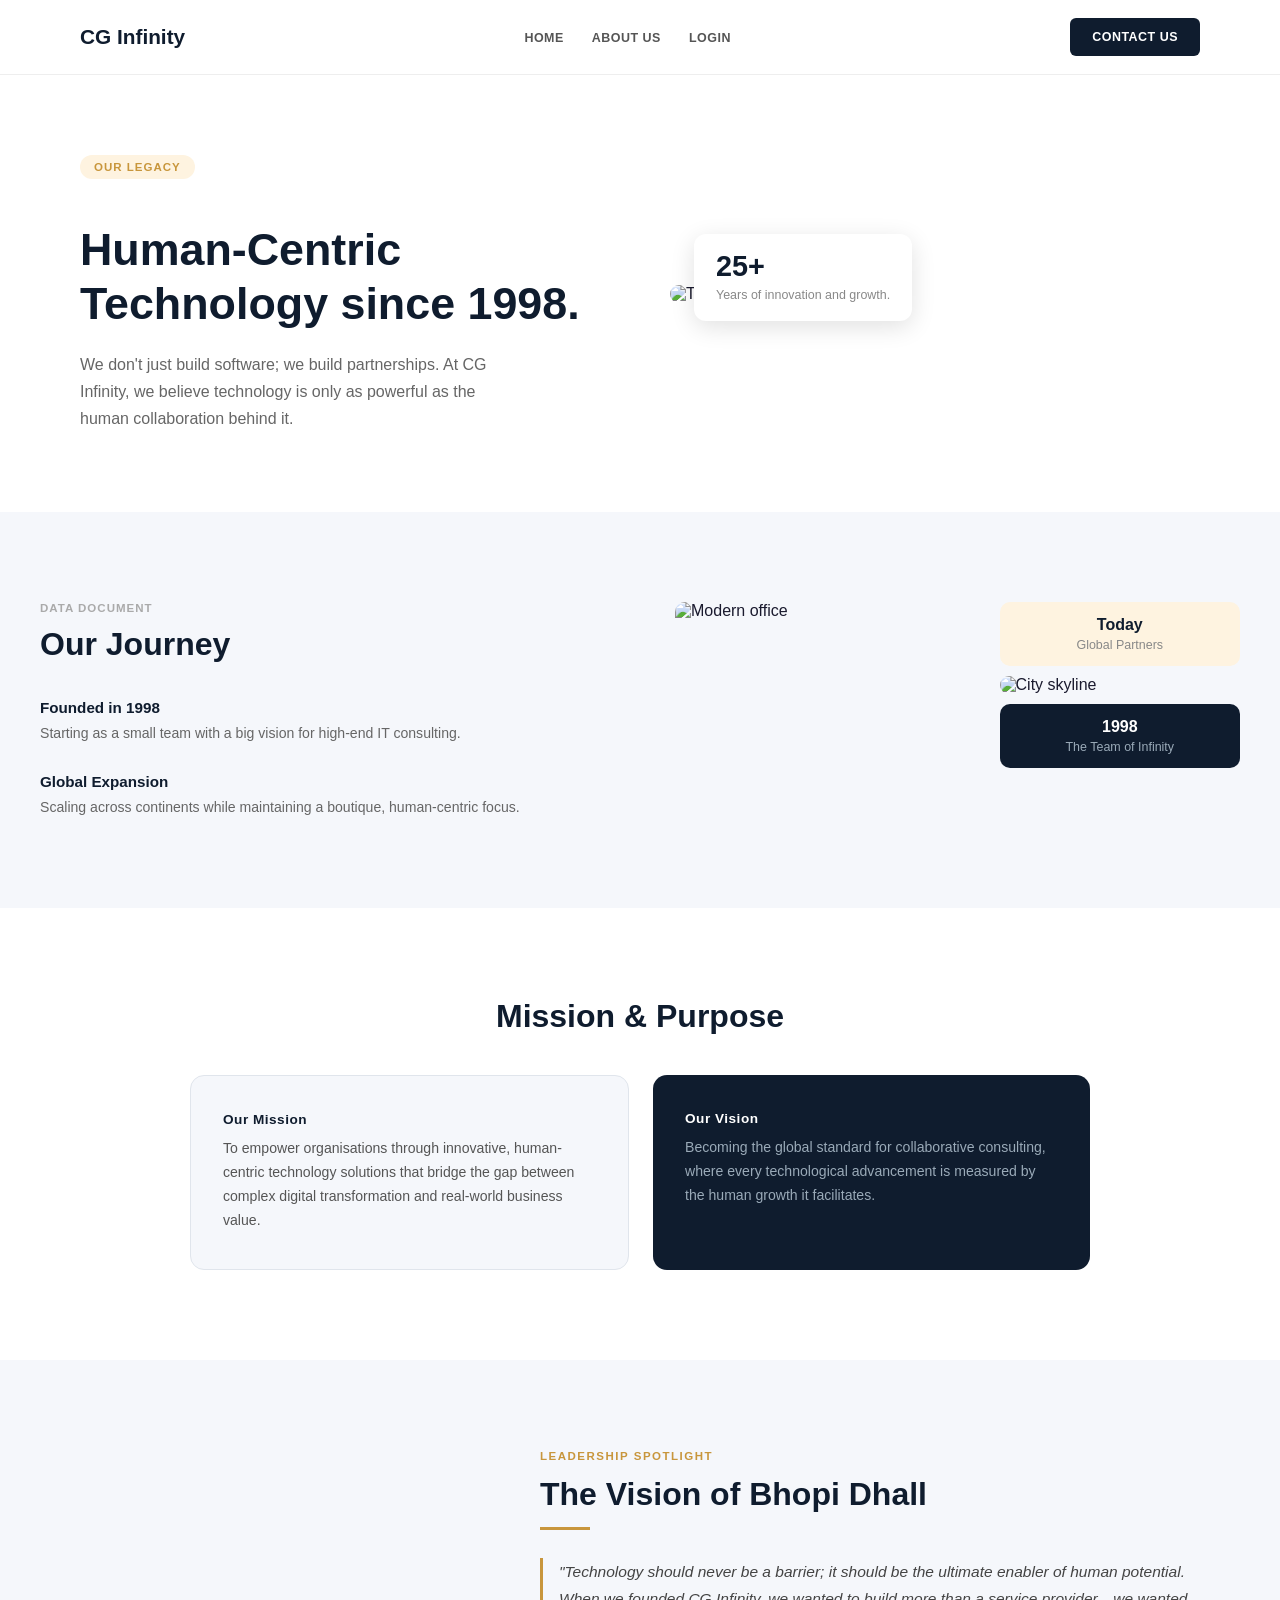
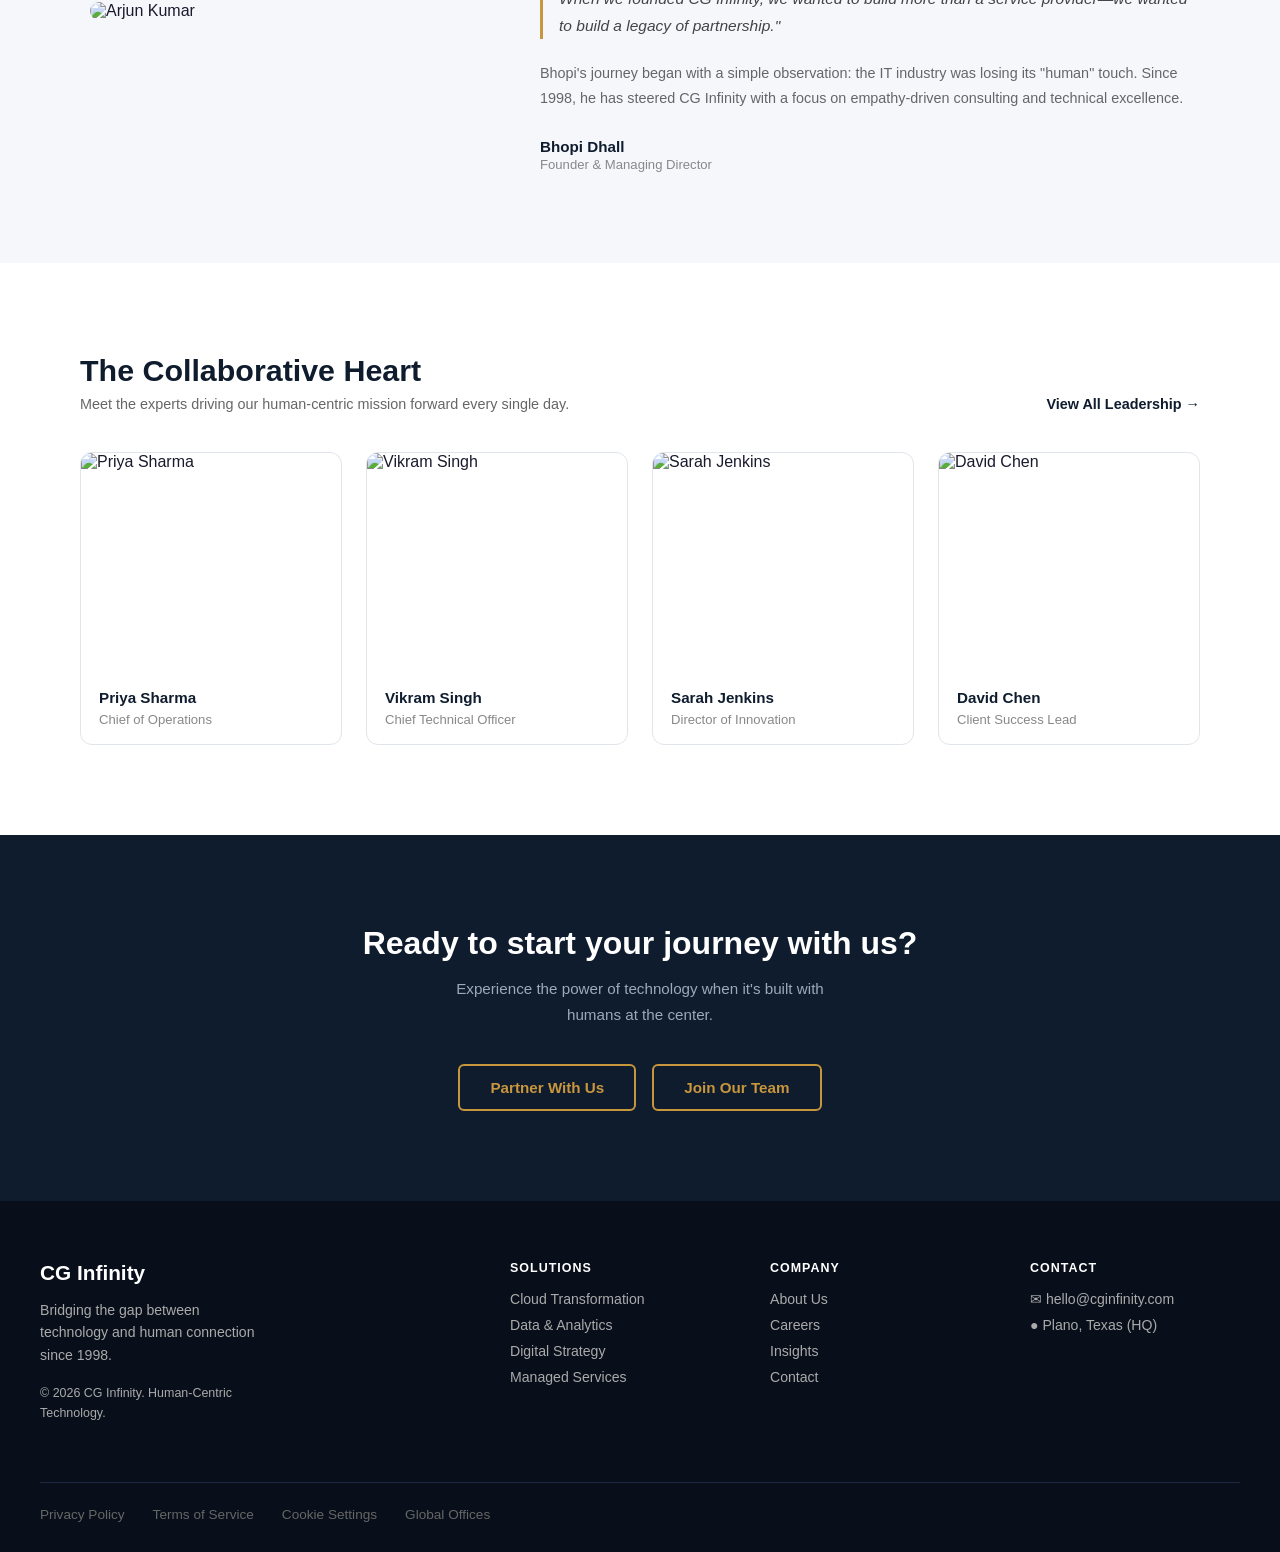
==== commit 3976dba5: "Complete Project" ====
--- a/about.html
+++ b/about.html
@@ -102,14 +102,14 @@
             </div>
             <div class="leadership-content">
                 <span class="leadership-label">LEADERSHIP SPOTLIGHT</span>
-                <h2>The Vision of Arjun Kumar</h2>
+                <h2>The Vision of Bhopi Dhall</h2>
                 <hr class="leadership-divider">
                 <blockquote>
                     "Technology should never be a barrier; it should be the ultimate enabler of human potential. When we founded CG Infinity, we wanted to build more than a service provider—we wanted to build a legacy of partnership."
                 </blockquote>
-                <p>Arjun's journey began with a simple observation: the IT industry was losing its "human" touch. Since 1998, he has steered CG Infinity with a focus on empathy-driven consulting and technical excellence.</p>
+                <p>Bhopi's journey began with a simple observation: the IT industry was losing its "human" touch. Since 1998, he has steered CG Infinity with a focus on empathy-driven consulting and technical excellence.</p>
                 <div class="leadership-sig">
-                    <strong>Arjun Kumar</strong>
+                    <strong>Bhopi Dhall</strong>
                     <span>Founder &amp; Managing Director</span>
                 </div>
             </div>
